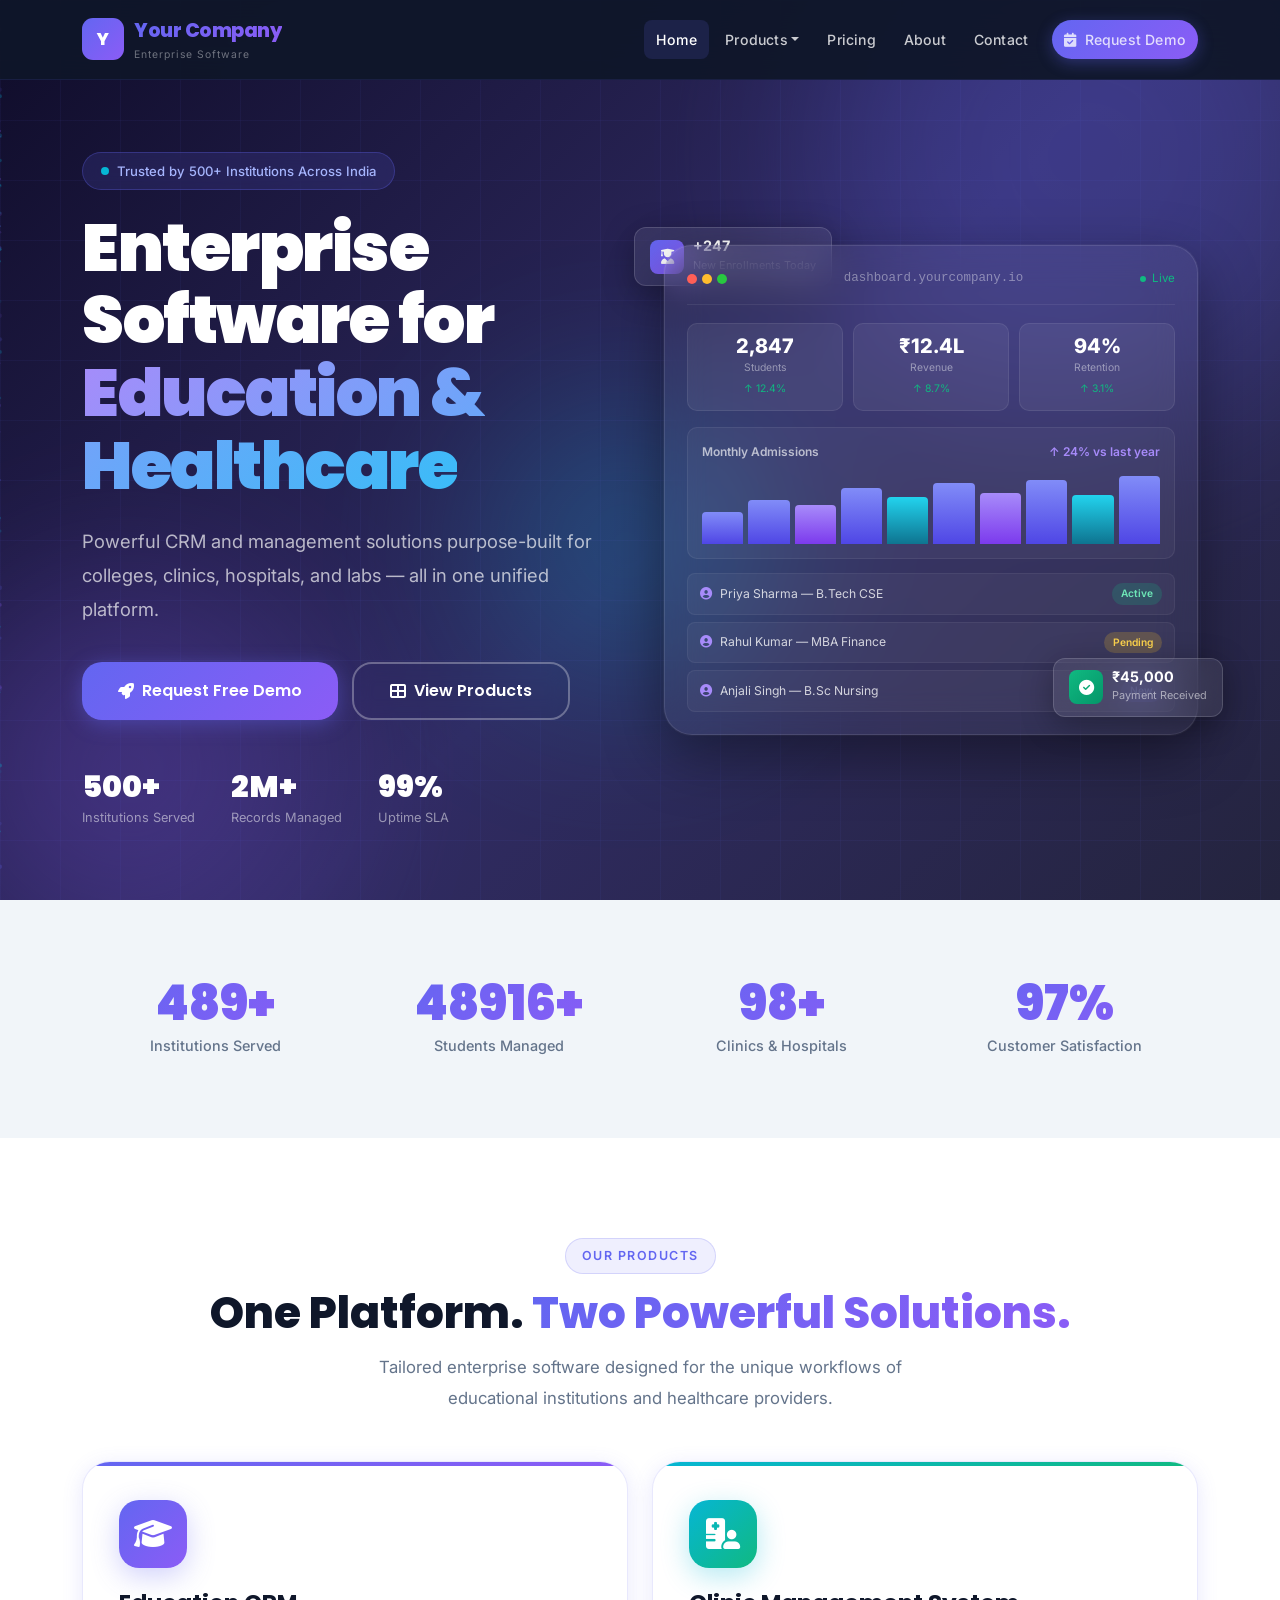
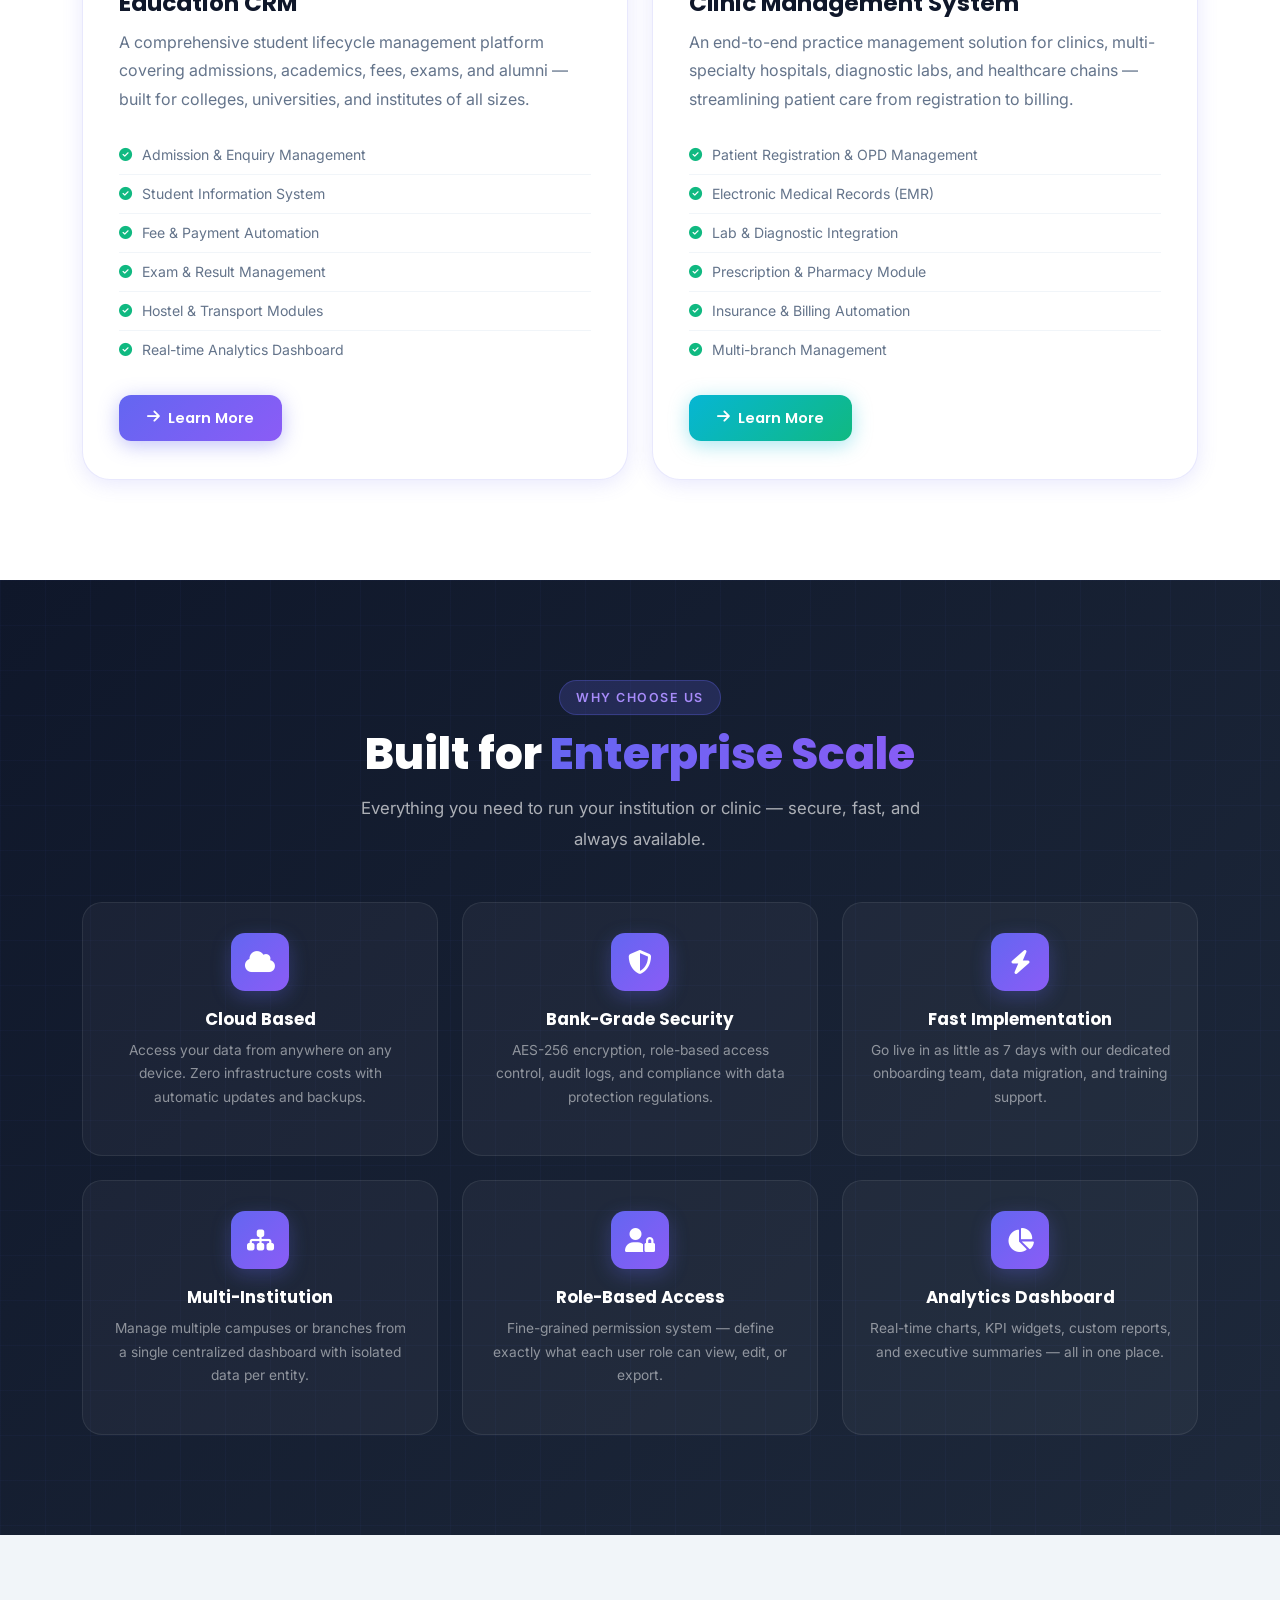
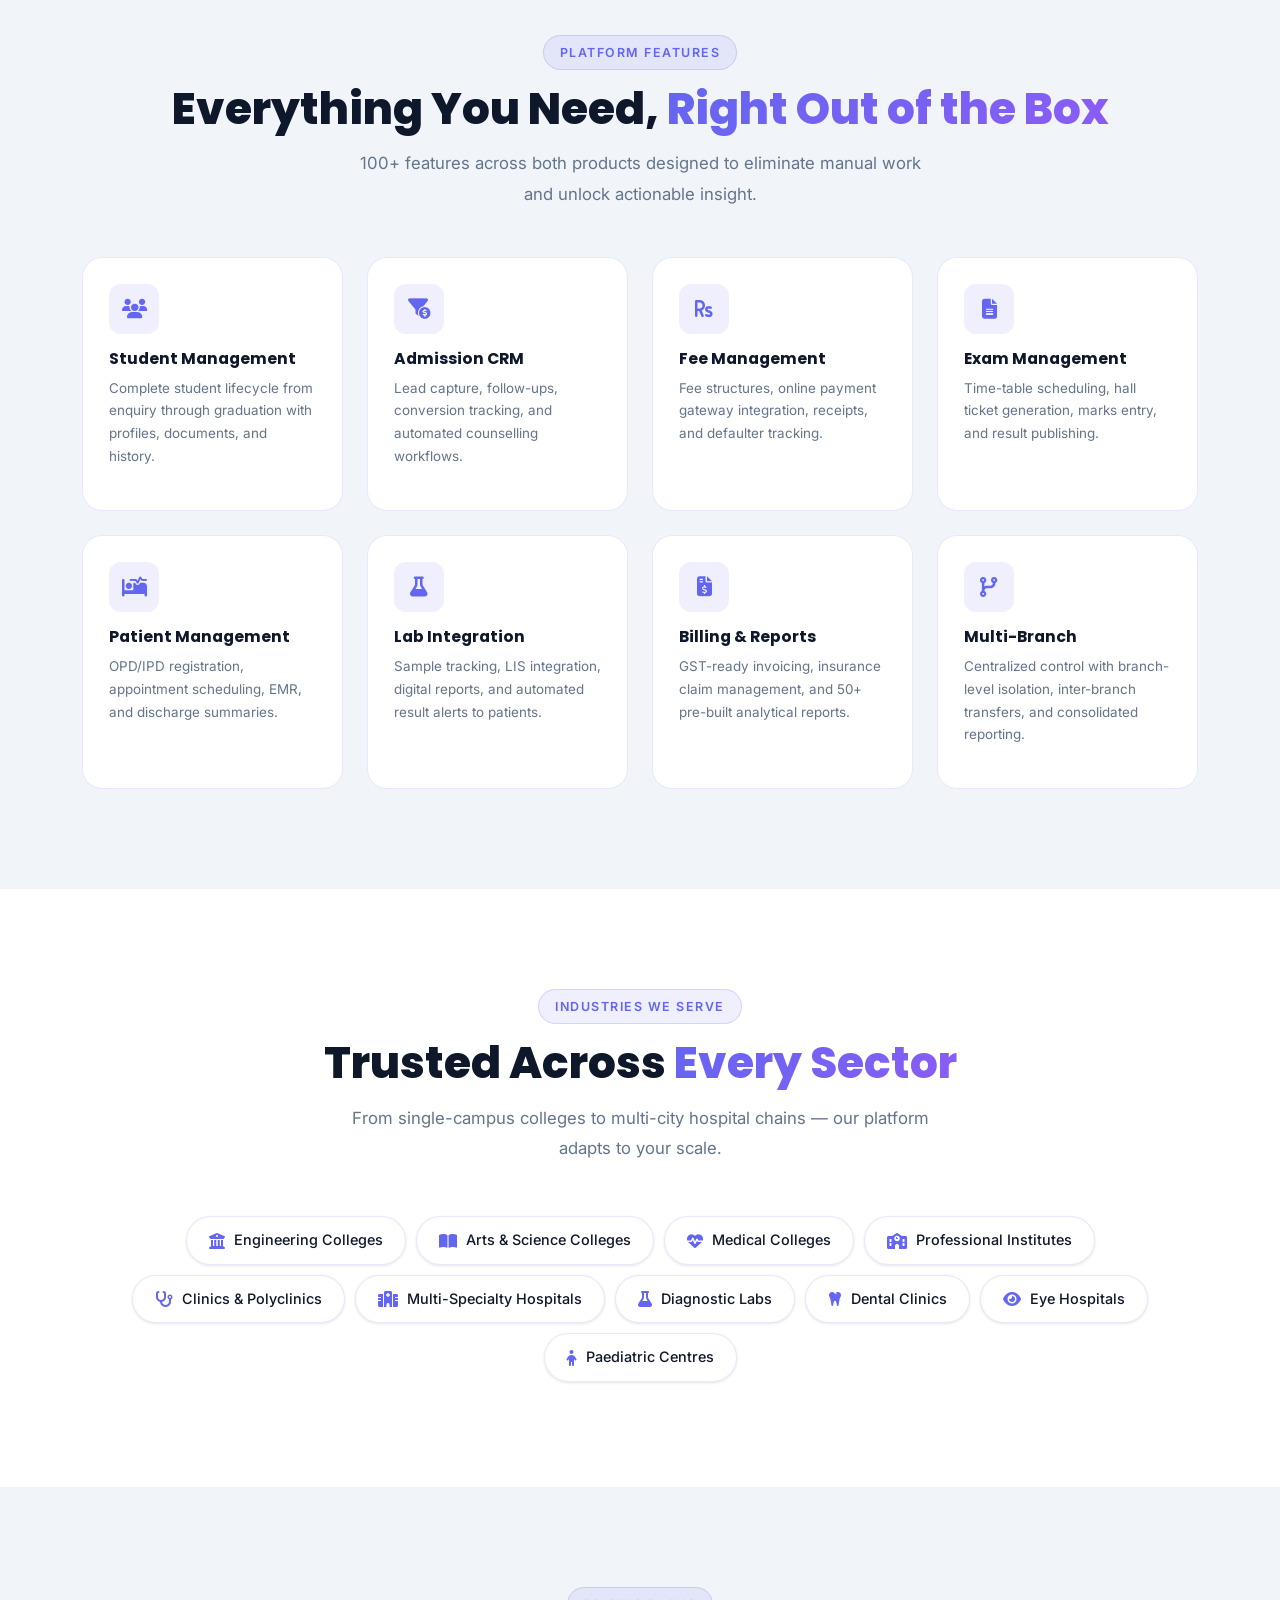
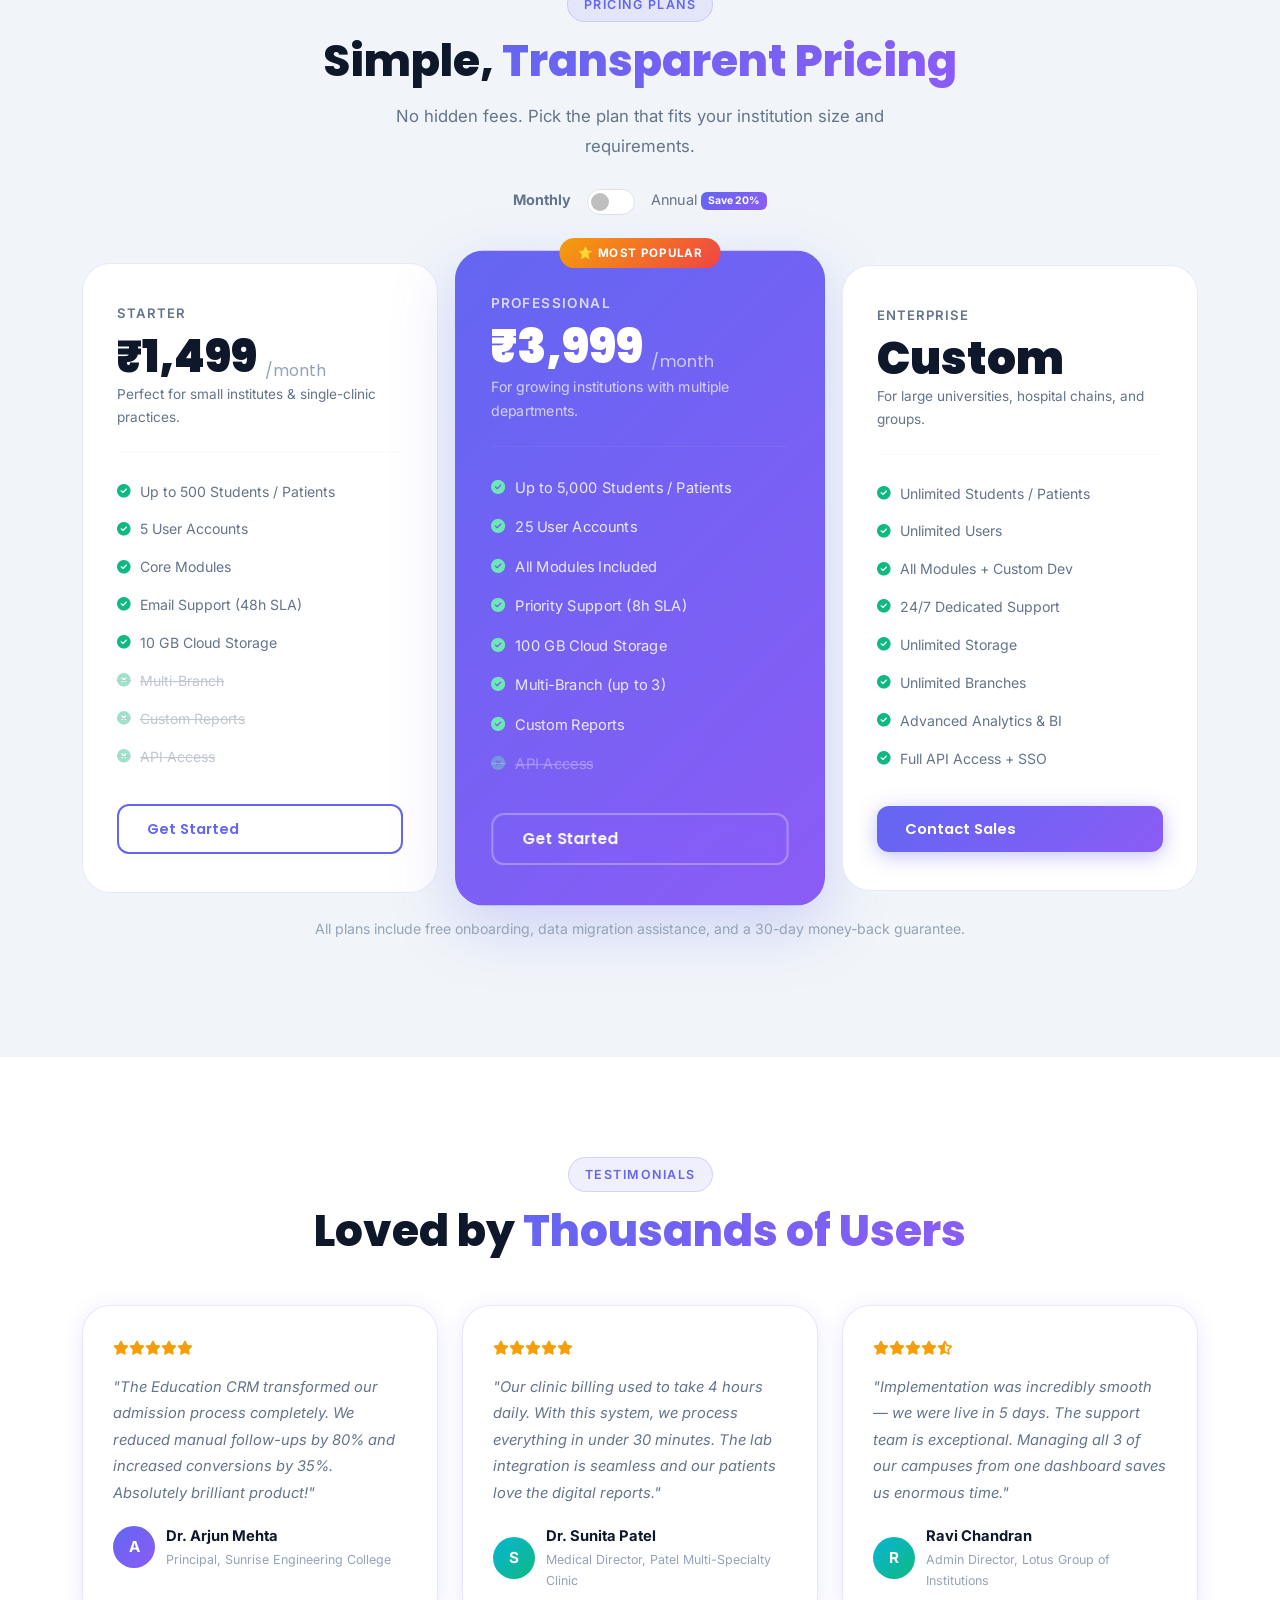
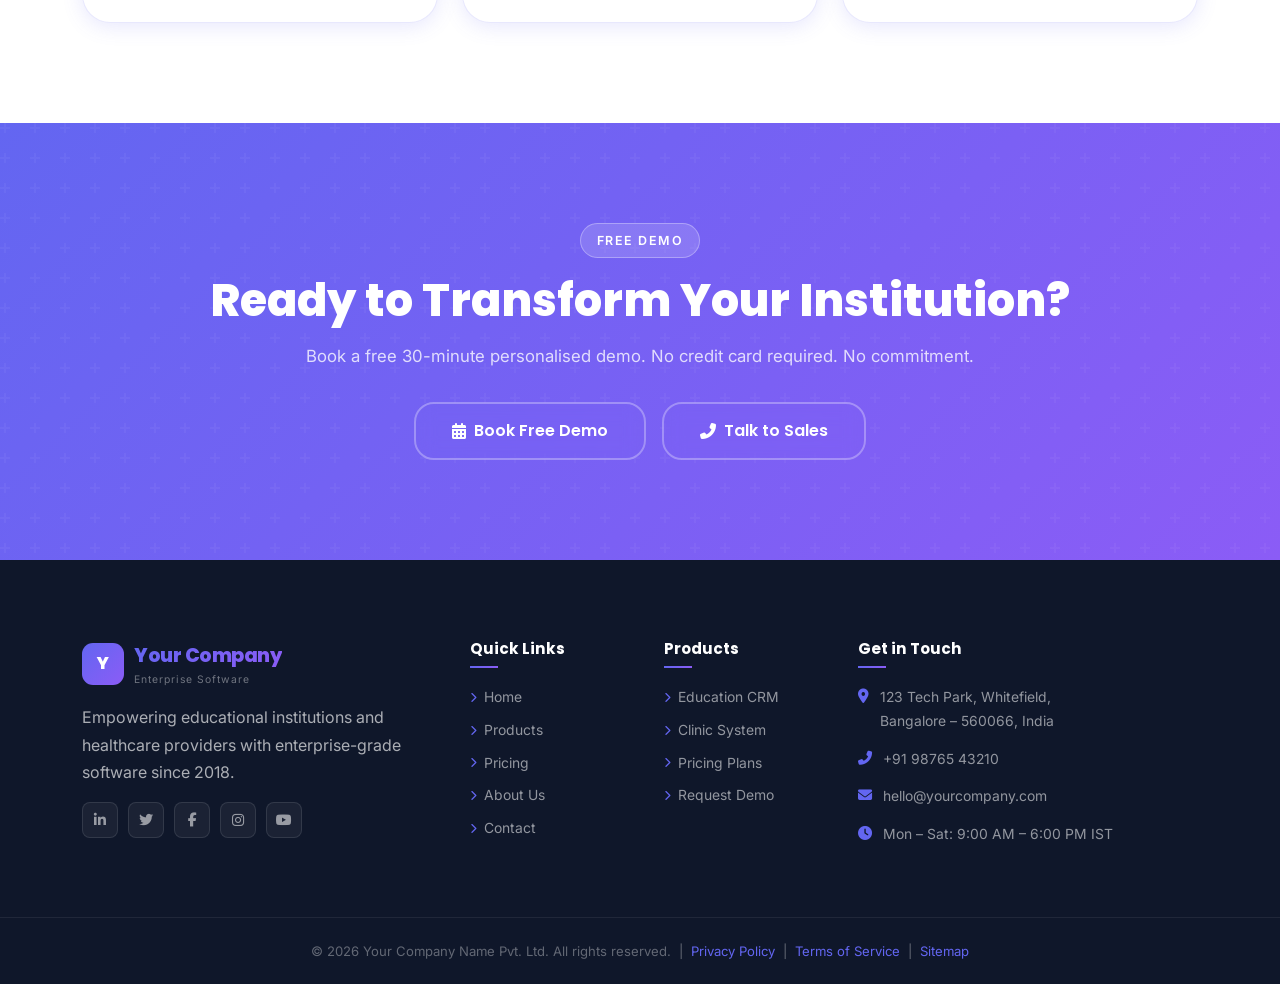
==== public/website/index.html @ 3c711e7d "Initial commit: Education CRM & Clinic Management SaaS platform Complete multi-tenant Education CRM " ====
<!DOCTYPE html>
<html lang="en">
<head>
  <meta charset="UTF-8" />
  <meta name="viewport" content="width=device-width, initial-scale=1.0" />
  <meta name="description" content="Your Company Name — Enterprise SaaS software for Education & Healthcare. Education CRM for Colleges and Clinic Management System for Hospitals." />
  <meta name="keywords" content="Education CRM, Clinic Management, SaaS, ERP, College Software, Hospital Software" />
  <title>Your Company Name | Enterprise Software for Education &amp; Healthcare</title>

  <!-- Favicon placeholder -->
  <link rel="icon" href="data:image/svg+xml,<svg xmlns='http://www.w3.org/2000/svg' viewBox='0 0 100 100'><rect width='100' height='100' rx='20' fill='%236366f1'/><text y='.9em' font-size='70' x='15' fill='white' font-weight='900'>Y</text></svg>" />

  <!-- Bootstrap 5 -->
  <link rel="stylesheet" href="https://cdn.jsdelivr.net/npm/bootstrap@5.3.2/dist/css/bootstrap.min.css" />
  <!-- Font Awesome 6 -->
  <link rel="stylesheet" href="https://cdnjs.cloudflare.com/ajax/libs/font-awesome/6.5.1/css/all.min.css" />
  <!-- AOS -->
  <link rel="stylesheet" href="https://unpkg.com/aos@2.3.4/dist/aos.css" />
  <!-- Custom CSS -->
  <link rel="stylesheet" href="style.css" />
</head>
<body>

  <!-- ══════════ PAGE LOADER ══════════ -->
  <div id="page-loader">
    <div class="loader-inner">
      <div class="loader-logo">Your Company Name</div>
      <div class="loader-subtitle">Enterprise Software Solutions</div>
      <div class="loader-bar"><div class="loader-progress"></div></div>
    </div>
  </div>

  <!-- ══════════ NAVBAR ══════════ -->
  <nav class="navbar navbar-custom navbar-expand-lg w-100">
    <div class="container">
      <a class="navbar-brand-custom" href="index.html">
        <div class="brand-logo">Y</div>
        <div>
          <span class="brand-name">Your Company</span>
          <span class="brand-tagline">Enterprise Software</span>
        </div>
      </a>
      <button class="navbar-toggler" type="button" data-bs-toggle="collapse" data-bs-target="#navbarNav" aria-controls="navbarNav" aria-expanded="false" aria-label="Toggle navigation">
        <span class="navbar-toggler-icon"></span>
      </button>
      <div class="collapse navbar-collapse" id="navbarNav">
        <ul class="navbar-nav ms-auto align-items-lg-center gap-1">
          <li class="nav-item"><a class="nav-link active" href="index.html">Home</a></li>
          <li class="nav-item dropdown">
            <a class="nav-link dropdown-toggle" href="products.html" data-bs-toggle="dropdown" aria-expanded="false">Products</a>
            <ul class="dropdown-menu dropdown-menu-custom">
              <li><a class="dropdown-item" href="education-crm.html"><i class="fas fa-graduation-cap"></i> Education CRM</a></li>
              <li><a class="dropdown-item" href="clinic-management.html"><i class="fas fa-hospital-user"></i> Clinic System</a></li>
            </ul>
          </li>
          <li class="nav-item"><a class="nav-link" href="pricing.html">Pricing</a></li>
          <li class="nav-item"><a class="nav-link" href="about.html">About</a></li>
          <li class="nav-item"><a class="nav-link" href="contact.html">Contact</a></li>
          <li class="nav-item ms-lg-2">
            <a class="nav-link btn-demo-nav" href="contact.html#demo">
              <i class="fas fa-calendar-check me-1"></i> Request Demo
            </a>
          </li>
        </ul>
      </div>
    </div>
  </nav>

  <!-- ══════════ HERO SECTION ══════════ -->
  <section class="hero-section" id="home">
    <!-- Background layers -->
    <div class="hero-bg">
      <div class="hero-orb hero-orb-1"></div>
      <div class="hero-orb hero-orb-2"></div>
      <div class="hero-orb hero-orb-3"></div>
    </div>
    <div class="hero-grid"></div>
    <canvas id="particleCanvas"></canvas>

    <div class="container">
      <div class="row align-items-center g-5">
        <!-- Left content -->
        <div class="col-lg-6 hero-content">
          <div class="hero-badge">
            <span class="pulse-dot"></span>
            Trusted by 500+ Institutions Across India
          </div>
          <h1 class="hero-title">
            Enterprise Software for<br>
            <span class="highlight">Education &amp; Healthcare</span>
          </h1>
          <p class="hero-subtitle">
            Powerful CRM and management solutions purpose-built for colleges, clinics, hospitals, and labs — all in one unified platform.
          </p>
          <div class="hero-buttons">
            <a href="contact.html#demo" class="btn btn-primary-gradient btn-lg-custom">
              <i class="fas fa-rocket"></i> Request Free Demo
            </a>
            <a href="products.html" class="btn btn-outline-light-custom btn-lg-custom">
              <i class="fas fa-th-large"></i> View Products
            </a>
          </div>
          <div class="hero-stats">
            <div>
              <div class="hero-stat-num" data-counter="500" data-suffix="+">0+</div>
              <div class="hero-stat-lbl">Institutions Served</div>
            </div>
            <div>
              <div class="hero-stat-num" data-counter="2" data-suffix="M+" data-decimals="0">0M+</div>
              <div class="hero-stat-lbl">Records Managed</div>
            </div>
            <div>
              <div class="hero-stat-num" data-counter="99" data-suffix="%">0%</div>
              <div class="hero-stat-lbl">Uptime SLA</div>
            </div>
          </div>
        </div>

        <!-- Right — Dashboard illustration -->
        <div class="col-lg-6 hero-visual">
          <div class="position-relative">
            <!-- Floating card top-left -->
            <div class="float-card float-card-1">
              <div class="fc-inner">
                <div class="fc-icon indigo"><i class="fas fa-user-graduate"></i></div>
                <div class="fc-text">
                  <div class="fc-val">+247</div>
                  <div class="fc-lbl">New Enrollments Today</div>
                </div>
              </div>
            </div>

            <!-- Main dashboard card -->
            <div class="hero-dashboard">
              <div class="dash-topbar">
                <div class="dash-dots">
                  <span></span><span></span><span></span>
                </div>
                <div class="dash-title">dashboard.yourcompany.io</div>
                <div class="dash-status"><span class="dash-status-dot"></span> Live</div>
              </div>

              <!-- KPI row -->
              <div class="dash-kpis">
                <div class="kpi-card">
                  <span class="kpi-val">2,847</span>
                  <span class="kpi-lbl">Students</span>
                  <span class="kpi-trend">↑ 12.4%</span>
                </div>
                <div class="kpi-card">
                  <span class="kpi-val">₹12.4L</span>
                  <span class="kpi-lbl">Revenue</span>
                  <span class="kpi-trend">↑ 8.7%</span>
                </div>
                <div class="kpi-card">
                  <span class="kpi-val">94%</span>
                  <span class="kpi-lbl">Retention</span>
                  <span class="kpi-trend">↑ 3.1%</span>
                </div>
              </div>

              <!-- Chart -->
              <div class="dash-chart-wrap">
                <div class="dash-chart-head">
                  <span class="chart-lbl">Monthly Admissions</span>
                  <span class="chart-val">↑ 24% vs last year</span>
                </div>
                <div class="chart-bars">
                  <div class="chart-bar-item indigo" data-h="45"></div>
                  <div class="chart-bar-item indigo" data-h="62"></div>
                  <div class="chart-bar-item purple" data-h="55"></div>
                  <div class="chart-bar-item indigo" data-h="78"></div>
                  <div class="chart-bar-item cyan"   data-h="66"></div>
                  <div class="chart-bar-item indigo" data-h="85"></div>
                  <div class="chart-bar-item purple" data-h="72"></div>
                  <div class="chart-bar-item indigo" data-h="90"></div>
                  <div class="chart-bar-item cyan"   data-h="68"></div>
                  <div class="chart-bar-item indigo" data-h="95"></div>
                </div>
              </div>

              <!-- Recent list -->
              <div class="dash-list">
                <div class="dash-row">
                  <span class="dash-row-name"><i class="fas fa-user-circle me-2" style="color:#a78bfa"></i>Priya Sharma — B.Tech CSE</span>
                  <span class="dash-badge badge-active">Active</span>
                </div>
                <div class="dash-row">
                  <span class="dash-row-name"><i class="fas fa-user-circle me-2" style="color:#a78bfa"></i>Rahul Kumar — MBA Finance</span>
                  <span class="dash-badge badge-pending">Pending</span>
                </div>
                <div class="dash-row">
                  <span class="dash-row-name"><i class="fas fa-user-circle me-2" style="color:#a78bfa"></i>Anjali Singh — B.Sc Nursing</span>
                  <span class="dash-badge badge-new">New</span>
                </div>
              </div>
            </div>

            <!-- Floating card bottom-right -->
            <div class="float-card float-card-2">
              <div class="fc-inner">
                <div class="fc-icon green"><i class="fas fa-check-circle"></i></div>
                <div class="fc-text">
                  <div class="fc-val">₹45,000</div>
                  <div class="fc-lbl">Payment Received</div>
                </div>
              </div>
            </div>
          </div>
        </div>
      </div>
    </div>
  </section>

  <!-- ══════════ STATS BAR ══════════ -->
  <section class="stats-section section-py-sm">
    <div class="container">
      <div class="row g-3 text-center">
        <div class="col-6 col-md-3">
          <div class="stat-item">
            <div class="stat-num" data-counter="500" data-suffix="+">0+</div>
            <div class="stat-lbl">Institutions Served</div>
          </div>
        </div>
        <div class="col-6 col-md-3">
          <div class="stat-item">
            <div class="stat-num" data-counter="50000" data-suffix="+">0+</div>
            <div class="stat-lbl">Students Managed</div>
          </div>
        </div>
        <div class="col-6 col-md-3">
          <div class="stat-item">
            <div class="stat-num" data-counter="100" data-suffix="+">0+</div>
            <div class="stat-lbl">Clinics & Hospitals</div>
          </div>
        </div>
        <div class="col-6 col-md-3">
          <div class="stat-item">
            <div class="stat-num" data-counter="99" data-suffix="%">0%</div>
            <div class="stat-lbl">Customer Satisfaction</div>
          </div>
        </div>
      </div>
    </div>
  </section>

  <!-- ══════════ SECTION 2 : OUR PRODUCTS ══════════ -->
  <section class="section-py" id="products">
    <div class="container">
      <div class="text-center mb-5" data-aos="fade-up">
        <span class="section-badge">Our Products</span>
        <h2 class="section-title">One Platform. <span class="gradient-text">Two Powerful Solutions.</span></h2>
        <p class="section-subtitle">Tailored enterprise software designed for the unique workflows of educational institutions and healthcare providers.</p>
      </div>
      <div class="row g-4">
        <!-- Education CRM -->
        <div class="col-lg-6" data-aos="fade-right" data-aos-delay="100">
          <div class="product-card">
            <div class="product-icon"><i class="fas fa-graduation-cap"></i></div>
            <h3>Education CRM</h3>
            <p>A comprehensive student lifecycle management platform covering admissions, academics, fees, exams, and alumni — built for colleges, universities, and institutes of all sizes.</p>
            <ul class="product-feats">
              <li><i class="fas fa-check-circle"></i> Admission & Enquiry Management</li>
              <li><i class="fas fa-check-circle"></i> Student Information System</li>
              <li><i class="fas fa-check-circle"></i> Fee & Payment Automation</li>
              <li><i class="fas fa-check-circle"></i> Exam & Result Management</li>
              <li><i class="fas fa-check-circle"></i> Hostel & Transport Modules</li>
              <li><i class="fas fa-check-circle"></i> Real-time Analytics Dashboard</li>
            </ul>
            <a href="education-crm.html" class="btn btn-primary-gradient">
              <i class="fas fa-arrow-right"></i> Learn More
            </a>
          </div>
        </div>
        <!-- Clinic System -->
        <div class="col-lg-6" data-aos="fade-left" data-aos-delay="200">
          <div class="product-card clinic">
            <div class="product-icon clinic"><i class="fas fa-hospital-user"></i></div>
            <h3>Clinic Management System</h3>
            <p>An end-to-end practice management solution for clinics, multi-specialty hospitals, diagnostic labs, and healthcare chains — streamlining patient care from registration to billing.</p>
            <ul class="product-feats">
              <li><i class="fas fa-check-circle"></i> Patient Registration & OPD Management</li>
              <li><i class="fas fa-check-circle"></i> Electronic Medical Records (EMR)</li>
              <li><i class="fas fa-check-circle"></i> Lab & Diagnostic Integration</li>
              <li><i class="fas fa-check-circle"></i> Prescription & Pharmacy Module</li>
              <li><i class="fas fa-check-circle"></i> Insurance & Billing Automation</li>
              <li><i class="fas fa-check-circle"></i> Multi-branch Management</li>
            </ul>
            <a href="clinic-management.html" class="btn btn-clinic-gradient">
              <i class="fas fa-arrow-right"></i> Learn More
            </a>
          </div>
        </div>
      </div>
    </div>
  </section>

  <!-- ══════════ SECTION 3 : WHY CHOOSE US ══════════ -->
  <section class="why-section section-py">
    <div class="container position-relative" style="z-index:2">
      <div class="text-center mb-5" data-aos="fade-up">
        <span class="section-badge" style="background:rgba(99,102,241,.2);color:#a78bfa;border-color:rgba(99,102,241,.3)">Why Choose Us</span>
        <h2 class="section-title text-white">Built for <span class="gradient-text">Enterprise Scale</span></h2>
        <p class="section-subtitle text-muted-white">Everything you need to run your institution or clinic — secure, fast, and always available.</p>
      </div>
      <div class="row g-4">
        <div class="col-lg-4 col-md-6" data-aos="fade-up" data-aos-delay="50">
          <div class="why-card">
            <div class="why-icon"><i class="fas fa-cloud"></i></div>
            <h4>Cloud Based</h4>
            <p>Access your data from anywhere on any device. Zero infrastructure costs with automatic updates and backups.</p>
          </div>
        </div>
        <div class="col-lg-4 col-md-6" data-aos="fade-up" data-aos-delay="100">
          <div class="why-card">
            <div class="why-icon"><i class="fas fa-shield-alt"></i></div>
            <h4>Bank-Grade Security</h4>
            <p>AES-256 encryption, role-based access control, audit logs, and compliance with data protection regulations.</p>
          </div>
        </div>
        <div class="col-lg-4 col-md-6" data-aos="fade-up" data-aos-delay="150">
          <div class="why-card">
            <div class="why-icon"><i class="fas fa-bolt"></i></div>
            <h4>Fast Implementation</h4>
            <p>Go live in as little as 7 days with our dedicated onboarding team, data migration, and training support.</p>
          </div>
        </div>
        <div class="col-lg-4 col-md-6" data-aos="fade-up" data-aos-delay="200">
          <div class="why-card">
            <div class="why-icon"><i class="fas fa-sitemap"></i></div>
            <h4>Multi-Institution</h4>
            <p>Manage multiple campuses or branches from a single centralized dashboard with isolated data per entity.</p>
          </div>
        </div>
        <div class="col-lg-4 col-md-6" data-aos="fade-up" data-aos-delay="250">
          <div class="why-card">
            <div class="why-icon"><i class="fas fa-user-lock"></i></div>
            <h4>Role-Based Access</h4>
            <p>Fine-grained permission system — define exactly what each user role can view, edit, or export.</p>
          </div>
        </div>
        <div class="col-lg-4 col-md-6" data-aos="fade-up" data-aos-delay="300">
          <div class="why-card">
            <div class="why-icon"><i class="fas fa-chart-pie"></i></div>
            <h4>Analytics Dashboard</h4>
            <p>Real-time charts, KPI widgets, custom reports, and executive summaries — all in one place.</p>
          </div>
        </div>
      </div>
    </div>
  </section>

  <!-- ══════════ SECTION 4 : FEATURES GRID ══════════ -->
  <section class="section-py bg-light-section" id="features">
    <div class="container">
      <div class="text-center mb-5" data-aos="fade-up">
        <span class="section-badge">Platform Features</span>
        <h2 class="section-title">Everything You Need, <span class="gradient-text">Right Out of the Box</span></h2>
        <p class="section-subtitle">100+ features across both products designed to eliminate manual work and unlock actionable insight.</p>
      </div>
      <div class="row g-4">
        <div class="col-lg-3 col-md-4 col-sm-6" data-aos="zoom-in" data-aos-delay="50">
          <div class="feature-card">
            <div class="feat-icon"><i class="fas fa-users"></i></div>
            <h4>Student Management</h4>
            <p>Complete student lifecycle from enquiry through graduation with profiles, documents, and history.</p>
          </div>
        </div>
        <div class="col-lg-3 col-md-4 col-sm-6" data-aos="zoom-in" data-aos-delay="100">
          <div class="feature-card">
            <div class="feat-icon"><i class="fas fa-funnel-dollar"></i></div>
            <h4>Admission CRM</h4>
            <p>Lead capture, follow-ups, conversion tracking, and automated counselling workflows.</p>
          </div>
        </div>
        <div class="col-lg-3 col-md-4 col-sm-6" data-aos="zoom-in" data-aos-delay="150">
          <div class="feature-card">
            <div class="feat-icon"><i class="fas fa-rupee-sign"></i></div>
            <h4>Fee Management</h4>
            <p>Fee structures, online payment gateway integration, receipts, and defaulter tracking.</p>
          </div>
        </div>
        <div class="col-lg-3 col-md-4 col-sm-6" data-aos="zoom-in" data-aos-delay="200">
          <div class="feature-card">
            <div class="feat-icon"><i class="fas fa-file-alt"></i></div>
            <h4>Exam Management</h4>
            <p>Time-table scheduling, hall ticket generation, marks entry, and result publishing.</p>
          </div>
        </div>
        <div class="col-lg-3 col-md-4 col-sm-6" data-aos="zoom-in" data-aos-delay="250">
          <div class="feature-card">
            <div class="feat-icon"><i class="fas fa-procedures"></i></div>
            <h4>Patient Management</h4>
            <p>OPD/IPD registration, appointment scheduling, EMR, and discharge summaries.</p>
          </div>
        </div>
        <div class="col-lg-3 col-md-4 col-sm-6" data-aos="zoom-in" data-aos-delay="300">
          <div class="feature-card">
            <div class="feat-icon"><i class="fas fa-flask"></i></div>
            <h4>Lab Integration</h4>
            <p>Sample tracking, LIS integration, digital reports, and automated result alerts to patients.</p>
          </div>
        </div>
        <div class="col-lg-3 col-md-4 col-sm-6" data-aos="zoom-in" data-aos-delay="350">
          <div class="feature-card">
            <div class="feat-icon"><i class="fas fa-file-invoice-dollar"></i></div>
            <h4>Billing &amp; Reports</h4>
            <p>GST-ready invoicing, insurance claim management, and 50+ pre-built analytical reports.</p>
          </div>
        </div>
        <div class="col-lg-3 col-md-4 col-sm-6" data-aos="zoom-in" data-aos-delay="400">
          <div class="feature-card">
            <div class="feat-icon"><i class="fas fa-code-branch"></i></div>
            <h4>Multi-Branch</h4>
            <p>Centralized control with branch-level isolation, inter-branch transfers, and consolidated reporting.</p>
          </div>
        </div>
      </div>
    </div>
  </section>

  <!-- ══════════ SECTION 5 : INDUSTRIES ══════════ -->
  <section class="section-py">
    <div class="container">
      <div class="text-center mb-5" data-aos="fade-up">
        <span class="section-badge">Industries We Serve</span>
        <h2 class="section-title">Trusted Across <span class="gradient-text">Every Sector</span></h2>
        <p class="section-subtitle">From single-campus colleges to multi-city hospital chains — our platform adapts to your scale.</p>
      </div>
      <div class="text-center" data-aos="fade-up" data-aos-delay="100">
        <div class="d-flex flex-wrap justify-content-center">
          <span class="industry-tag"><i class="fas fa-university"></i> Engineering Colleges</span>
          <span class="industry-tag"><i class="fas fa-book-open"></i> Arts &amp; Science Colleges</span>
          <span class="industry-tag"><i class="fas fa-heartbeat"></i> Medical Colleges</span>
          <span class="industry-tag"><i class="fas fa-school"></i> Professional Institutes</span>
          <span class="industry-tag"><i class="fas fa-stethoscope"></i> Clinics &amp; Polyclinics</span>
          <span class="industry-tag"><i class="fas fa-hospital"></i> Multi-Specialty Hospitals</span>
          <span class="industry-tag"><i class="fas fa-flask"></i> Diagnostic Labs</span>
          <span class="industry-tag"><i class="fas fa-tooth"></i> Dental Clinics</span>
          <span class="industry-tag"><i class="fas fa-eye"></i> Eye Hospitals</span>
          <span class="industry-tag"><i class="fas fa-child"></i> Paediatric Centres</span>
        </div>
      </div>
    </div>
  </section>

  <!-- ══════════ SECTION 6 : PRICING ══════════ -->
  <section class="section-py bg-light-section" id="pricing">
    <div class="container">
      <div class="text-center mb-5" data-aos="fade-up">
        <span class="section-badge">Pricing Plans</span>
        <h2 class="section-title">Simple, <span class="gradient-text">Transparent Pricing</span></h2>
        <p class="section-subtitle">No hidden fees. Pick the plan that fits your institution size and requirements.</p>

        <!-- Billing toggle -->
        <div class="d-flex align-items-center justify-content-center gap-3 mt-4">
          <span class="toggle-label-m fw-bold" style="font-size:.9rem;color:var(--text-secondary)">Monthly</span>
          <div class="form-check form-switch mb-0">
            <input class="form-check-input" type="checkbox" id="billingToggle" style="width:48px;height:26px;cursor:pointer" />
          </div>
          <span class="toggle-label-a" style="font-size:.9rem;color:var(--text-secondary)">
            Annual <span class="badge" style="background:var(--gradient-secondary);font-size:.65rem;vertical-align:middle">Save 20%</span>
          </span>
        </div>
      </div>

      <div class="row g-4 align-items-center justify-content-center">
        <!-- Starter -->
        <div class="col-lg-4 col-md-6" data-aos="fade-up" data-aos-delay="50">
          <div class="pricing-card">
            <div class="pricing-plan">Starter</div>
            <div class="pricing-amount">
              <span data-monthly="₹1,499" data-annual="₹14,999">₹1,499</span>
              <sub>/month</sub>
            </div>
            <p class="pricing-desc">Perfect for small institutes &amp; single-clinic practices.</p>
            <hr class="pricing-hr" />
            <ul class="pricing-feats">
              <li><i class="fas fa-check-circle"></i> Up to 500 Students / Patients</li>
              <li><i class="fas fa-check-circle"></i> 5 User Accounts</li>
              <li><i class="fas fa-check-circle"></i> Core Modules</li>
              <li><i class="fas fa-check-circle"></i> Email Support (48h SLA)</li>
              <li><i class="fas fa-check-circle"></i> 10 GB Cloud Storage</li>
              <li class="na"><i class="fas fa-times-circle"></i> Multi-Branch</li>
              <li class="na"><i class="fas fa-times-circle"></i> Custom Reports</li>
              <li class="na"><i class="fas fa-times-circle"></i> API Access</li>
            </ul>
            <a href="contact.html#demo" class="btn btn-outline-primary w-100">Get Started</a>
          </div>
        </div>

        <!-- Professional (popular) -->
        <div class="col-lg-4 col-md-6" data-aos="fade-up" data-aos-delay="150">
          <div class="pricing-card popular">
            <div class="popular-badge">⭐ Most Popular</div>
            <div class="pricing-plan">Professional</div>
            <div class="pricing-amount">
              <span data-monthly="₹3,999" data-annual="₹39,999">₹3,999</span>
              <sub>/month</sub>
            </div>
            <p class="pricing-desc">For growing institutions with multiple departments.</p>
            <hr class="pricing-hr" />
            <ul class="pricing-feats">
              <li><i class="fas fa-check-circle"></i> Up to 5,000 Students / Patients</li>
              <li><i class="fas fa-check-circle"></i> 25 User Accounts</li>
              <li><i class="fas fa-check-circle"></i> All Modules Included</li>
              <li><i class="fas fa-check-circle"></i> Priority Support (8h SLA)</li>
              <li><i class="fas fa-check-circle"></i> 100 GB Cloud Storage</li>
              <li><i class="fas fa-check-circle"></i> Multi-Branch (up to 3)</li>
              <li><i class="fas fa-check-circle"></i> Custom Reports</li>
              <li class="na"><i class="fas fa-times-circle"></i> API Access</li>
            </ul>
            <a href="contact.html#demo" class="btn btn-outline-light-custom w-100">Get Started</a>
          </div>
        </div>

        <!-- Enterprise -->
        <div class="col-lg-4 col-md-6" data-aos="fade-up" data-aos-delay="250">
          <div class="pricing-card">
            <div class="pricing-plan">Enterprise</div>
            <div class="pricing-amount">
              <span data-monthly="Custom" data-annual="Custom">Custom</span>
            </div>
            <p class="pricing-desc">For large universities, hospital chains, and groups.</p>
            <hr class="pricing-hr" />
            <ul class="pricing-feats">
              <li><i class="fas fa-check-circle"></i> Unlimited Students / Patients</li>
              <li><i class="fas fa-check-circle"></i> Unlimited Users</li>
              <li><i class="fas fa-check-circle"></i> All Modules + Custom Dev</li>
              <li><i class="fas fa-check-circle"></i> 24/7 Dedicated Support</li>
              <li><i class="fas fa-check-circle"></i> Unlimited Storage</li>
              <li><i class="fas fa-check-circle"></i> Unlimited Branches</li>
              <li><i class="fas fa-check-circle"></i> Advanced Analytics &amp; BI</li>
              <li><i class="fas fa-check-circle"></i> Full API Access + SSO</li>
            </ul>
            <a href="contact.html#demo" class="btn btn-primary-gradient w-100">Contact Sales</a>
          </div>
        </div>
      </div>

      <p class="text-center mt-4" style="color:var(--text-muted);font-size:.88rem" data-aos="fade-up">
        All plans include free onboarding, data migration assistance, and a 30-day money-back guarantee.
      </p>
    </div>
  </section>

  <!-- ══════════ TESTIMONIALS ══════════ -->
  <section class="section-py">
    <div class="container">
      <div class="text-center mb-5" data-aos="fade-up">
        <span class="section-badge">Testimonials</span>
        <h2 class="section-title">Loved by <span class="gradient-text">Thousands of Users</span></h2>
      </div>
      <div class="row g-4">
        <div class="col-lg-4 col-md-6" data-aos="fade-up" data-aos-delay="50">
          <div class="testimonial-card">
            <div class="t-stars"><i class="fas fa-star"></i><i class="fas fa-star"></i><i class="fas fa-star"></i><i class="fas fa-star"></i><i class="fas fa-star"></i></div>
            <p class="t-text">"The Education CRM transformed our admission process completely. We reduced manual follow-ups by 80% and increased conversions by 35%. Absolutely brilliant product!"</p>
            <div class="t-author">
              <div class="t-avatar">A</div>
              <div>
                <div class="t-name">Dr. Arjun Mehta</div>
                <div class="t-role">Principal, Sunrise Engineering College</div>
              </div>
            </div>
          </div>
        </div>
        <div class="col-lg-4 col-md-6" data-aos="fade-up" data-aos-delay="150">
          <div class="testimonial-card">
            <div class="t-stars"><i class="fas fa-star"></i><i class="fas fa-star"></i><i class="fas fa-star"></i><i class="fas fa-star"></i><i class="fas fa-star"></i></div>
            <p class="t-text">"Our clinic billing used to take 4 hours daily. With this system, we process everything in under 30 minutes. The lab integration is seamless and our patients love the digital reports."</p>
            <div class="t-author">
              <div class="t-avatar" style="background:var(--gradient-clinic)">S</div>
              <div>
                <div class="t-name">Dr. Sunita Patel</div>
                <div class="t-role">Medical Director, Patel Multi-Specialty Clinic</div>
              </div>
            </div>
          </div>
        </div>
        <div class="col-lg-4 col-md-6" data-aos="fade-up" data-aos-delay="250">
          <div class="testimonial-card">
            <div class="t-stars"><i class="fas fa-star"></i><i class="fas fa-star"></i><i class="fas fa-star"></i><i class="fas fa-star"></i><i class="fas fa-star-half-alt"></i></div>
            <p class="t-text">"Implementation was incredibly smooth — we were live in 5 days. The support team is exceptional. Managing all 3 of our campuses from one dashboard saves us enormous time."</p>
            <div class="t-author">
              <div class="t-avatar" style="background:linear-gradient(135deg,#06b6d4,#10b981)">R</div>
              <div>
                <div class="t-name">Ravi Chandran</div>
                <div class="t-role">Admin Director, Lotus Group of Institutions</div>
              </div>
            </div>
          </div>
        </div>
      </div>
    </div>
  </section>

  <!-- ══════════ SECTION 7 : CTA ══════════ -->
  <section class="cta-section section-py">
    <div class="container">
      <div class="cta-inner text-center">
        <div data-aos="fade-up">
          <span class="section-badge" style="background:rgba(255,255,255,.15);color:white;border-color:rgba(255,255,255,.3);margin-bottom:16px">Free Demo</span>
          <h2 class="cta-title">Ready to Transform Your Institution?</h2>
          <p class="cta-subtitle">Book a free 30-minute personalised demo. No credit card required. No commitment.</p>
          <div class="d-flex gap-3 justify-content-center flex-wrap">
            <a href="contact.html#demo" class="btn btn-outline-light-custom btn-lg-custom">
              <i class="fas fa-calendar-alt"></i> Book Free Demo
            </a>
            <a href="contact.html" class="btn btn-outline-light-custom btn-lg-custom">
              <i class="fas fa-phone-alt"></i> Talk to Sales
            </a>
          </div>
        </div>
      </div>
    </div>
  </section>

  <!-- ══════════ FOOTER ══════════ -->
  <footer class="footer">
    <div class="container">
      <div class="row g-5">
        <div class="col-lg-4 col-md-6">
          <div class="navbar-brand-custom mb-3">
            <div class="brand-logo">Y</div>
            <div>
              <span class="brand-name">Your Company</span>
              <span class="brand-tagline">Enterprise Software</span>
            </div>
          </div>
          <p>Empowering educational institutions and healthcare providers with enterprise-grade software since 2018.</p>
          <div class="social-links">
            <a href="#" class="social-link" aria-label="LinkedIn"><i class="fab fa-linkedin-in"></i></a>
            <a href="#" class="social-link" aria-label="Twitter"><i class="fab fa-twitter"></i></a>
            <a href="#" class="social-link" aria-label="Facebook"><i class="fab fa-facebook-f"></i></a>
            <a href="#" class="social-link" aria-label="Instagram"><i class="fab fa-instagram"></i></a>
            <a href="#" class="social-link" aria-label="YouTube"><i class="fab fa-youtube"></i></a>
          </div>
        </div>
        <div class="col-lg-2 col-md-3 col-6">
          <h6 class="footer-heading">Quick Links</h6>
          <ul class="footer-links">
            <li><a href="index.html"><i class="fas fa-chevron-right"></i> Home</a></li>
            <li><a href="products.html"><i class="fas fa-chevron-right"></i> Products</a></li>
            <li><a href="pricing.html"><i class="fas fa-chevron-right"></i> Pricing</a></li>
            <li><a href="about.html"><i class="fas fa-chevron-right"></i> About Us</a></li>
            <li><a href="contact.html"><i class="fas fa-chevron-right"></i> Contact</a></li>
          </ul>
        </div>
        <div class="col-lg-2 col-md-3 col-6">
          <h6 class="footer-heading">Products</h6>
          <ul class="footer-links">
            <li><a href="education-crm.html"><i class="fas fa-chevron-right"></i> Education CRM</a></li>
            <li><a href="clinic-management.html"><i class="fas fa-chevron-right"></i> Clinic System</a></li>
            <li><a href="pricing.html"><i class="fas fa-chevron-right"></i> Pricing Plans</a></li>
            <li><a href="contact.html#demo"><i class="fas fa-chevron-right"></i> Request Demo</a></li>
          </ul>
        </div>
        <div class="col-lg-4 col-md-6">
          <h6 class="footer-heading">Get in Touch</h6>
          <div class="footer-contact-item">
            <i class="fas fa-map-marker-alt"></i>
            <p>123 Tech Park, Whitefield,<br>Bangalore – 560066, India</p>
          </div>
          <div class="footer-contact-item">
            <i class="fas fa-phone-alt"></i>
            <p>+91 98765 43210</p>
          </div>
          <div class="footer-contact-item">
            <i class="fas fa-envelope"></i>
            <p>hello@yourcompany.com</p>
          </div>
          <div class="footer-contact-item">
            <i class="fas fa-clock"></i>
            <p>Mon – Sat: 9:00 AM – 6:00 PM IST</p>
          </div>
        </div>
      </div>
    </div>
    <div class="footer-bottom">
      <div class="container">
        <p>&copy; 2026 Your Company Name Pvt. Ltd. All rights reserved. &nbsp;|&nbsp; <a href="#">Privacy Policy</a> &nbsp;|&nbsp; <a href="#">Terms of Service</a> &nbsp;|&nbsp; <a href="#">Sitemap</a></p>
      </div>
    </div>
  </footer>

  <!-- Back to Top -->
  <button class="back-to-top" id="backToTop" aria-label="Back to top"><i class="fas fa-arrow-up"></i></button>

  <!-- Bootstrap JS -->
  <script src="https://cdn.jsdelivr.net/npm/bootstrap@5.3.2/dist/js/bootstrap.bundle.min.js"></script>
  <!-- AOS -->
  <script src="https://unpkg.com/aos@2.3.4/dist/aos.js"></script>
  <!-- Custom JS -->
  <script src="script.js"></script>
</body>
</html>
---- public/website/style.css ----
/* =============================================
   YOUR COMPANY NAME — Enterprise SaaS Website
   style.css
   ============================================= */

/* Google Fonts */
@import url('https://fonts.googleapis.com/css2?family=Inter:wght@300;400;500;600;700;800;900&family=Poppins:wght@300;400;500;600;700;800;900&display=swap');

/* =============================================
   CSS CUSTOM PROPERTIES
   ============================================= */
:root {
  --primary:        #6366f1;
  --primary-dark:   #4f46e5;
  --secondary:      #8b5cf6;
  --accent:         #06b6d4;
  --accent-green:   #10b981;
  --accent-amber:   #f59e0b;

  --dark:   #0f172a;
  --dark-2: #1e293b;
  --dark-3: #334155;
  --light:  #f8fafc;
  --light-2:#f1f5f9;

  --text-primary:   #0f172a;
  --text-secondary: #64748b;
  --text-muted:     #94a3b8;
  --white:          #ffffff;
  --border-color:   rgba(99, 102, 241, 0.15);

  --gradient-primary:   linear-gradient(135deg, #667eea 0%, #764ba2 100%);
  --gradient-secondary: linear-gradient(135deg, #6366f1 0%, #8b5cf6 100%);
  --gradient-accent:    linear-gradient(135deg, #06b6d4 0%, #6366f1 100%);
  --gradient-clinic:    linear-gradient(135deg, #06b6d4 0%, #10b981 100%);
  --gradient-dark:      linear-gradient(135deg, #0f172a 0%, #1e293b 100%);
  --gradient-hero:      linear-gradient(135deg, #0f0c29 0%, #302b63 55%, #24243e 100%);

  --shadow-sm: 0 1px 3px rgba(0,0,0,.10);
  --shadow-md: 0 4px 20px rgba(99,102,241,.15);
  --shadow-lg: 0 10px 40px rgba(99,102,241,.20);
  --shadow-xl: 0 20px 60px rgba(99,102,241,.25);

  --glass-bg:     rgba(255,255,255,.05);
  --glass-border: rgba(255,255,255,.10);
  --glass-shadow: 0 8px 32px rgba(0,0,0,.30);

  --radius:    12px;
  --radius-lg: 20px;
  --radius-xl: 28px;

  --transition:      all .3s ease;
  --transition-slow: all .5s ease;

  --navbar-h:    80px;
  --font-body:   'Inter', sans-serif;
  --font-head:   'Poppins', sans-serif;
}

/* =============================================
   RESET & BASE
   ============================================= */
*, *::before, *::after { box-sizing: border-box; margin: 0; padding: 0; }

html { scroll-behavior: smooth; font-size: 16px; }

body {
  font-family: var(--font-body);
  color: var(--text-primary);
  background: var(--white);
  line-height: 1.7;
  overflow-x: hidden;
}

/* Scrollbar */
::-webkit-scrollbar { width: 7px; }
::-webkit-scrollbar-track { background: var(--dark); }
::-webkit-scrollbar-thumb { background: var(--gradient-secondary); border-radius: 10px; }
::-webkit-scrollbar-thumb:hover { background: var(--primary-dark); }

/* =============================================
   TYPOGRAPHY
   ============================================= */
h1,h2,h3,h4,h5,h6 {
  font-family: var(--font-head);
  font-weight: 700;
  line-height: 1.2;
  color: var(--dark);
}

.gradient-text {
  background: var(--gradient-secondary);
  -webkit-background-clip: text;
  -webkit-text-fill-color: transparent;
  background-clip: text;
}

.gradient-text-clinic {
  background: var(--gradient-clinic);
  -webkit-background-clip: text;
  -webkit-text-fill-color: transparent;
  background-clip: text;
}

.section-badge {
  display: inline-block;
  background: rgba(99,102,241,.1);
  color: var(--primary);
  padding: 6px 16px;
  border-radius: 50px;
  font-size: .78rem;
  font-weight: 600;
  letter-spacing: 1.5px;
  text-transform: uppercase;
  margin-bottom: 14px;
  border: 1px solid rgba(99,102,241,.2);
}

.section-badge.clinic {
  background: rgba(6,182,212,.1);
  color: var(--accent);
  border-color: rgba(6,182,212,.2);
}

.section-title {
  font-size: clamp(1.8rem, 4vw, 2.75rem);
  font-weight: 800;
  margin-bottom: 14px;
  line-height: 1.15;
}

.section-subtitle {
  font-size: 1.05rem;
  color: var(--text-secondary);
  max-width: 580px;
  margin: 0 auto;
  line-height: 1.8;
}

/* =============================================
   UTILITIES
   ============================================= */
.section-py    { padding: 100px 0; }
.section-py-sm { padding: 60px 0; }

.bg-dark-section  { background: var(--gradient-dark); color: var(--white); }
.bg-light-section { background: var(--light-2); }
.text-muted-white { color: rgba(255,255,255,.65); }

/* =============================================
   BUTTONS
   ============================================= */
.btn {
  font-family: var(--font-head);
  font-weight: 600;
  border-radius: var(--radius);
  transition: var(--transition);
  padding: 12px 28px;
  font-size: .92rem;
  border: none;
  cursor: pointer;
  position: relative;
  overflow: hidden;
  display: inline-flex;
  align-items: center;
  gap: 8px;
}

.btn::after {
  content: '';
  position: absolute;
  inset: 0;
  background: rgba(255,255,255,.1);
  opacity: 0;
  transition: opacity .3s ease;
}
.btn:hover::after { opacity: 1; }

.btn-primary-gradient {
  background: var(--gradient-secondary);
  color: var(--white);
  box-shadow: 0 4px 20px rgba(99,102,241,.4);
}
.btn-primary-gradient:hover {
  transform: translateY(-2px);
  box-shadow: 0 8px 30px rgba(99,102,241,.55);
  color: var(--white);
}

.btn-clinic-gradient {
  background: var(--gradient-clinic);
  color: var(--white);
  box-shadow: 0 4px 20px rgba(6,182,212,.35);
}
.btn-clinic-gradient:hover {
  transform: translateY(-2px);
  box-shadow: 0 8px 30px rgba(6,182,212,.5);
  color: var(--white);
}

.btn-outline-light-custom {
  background: transparent;
  color: var(--white);
  border: 2px solid rgba(255,255,255,.3);
  backdrop-filter: blur(10px);
}
.btn-outline-light-custom:hover {
  background: rgba(255,255,255,.1);
  border-color: rgba(255,255,255,.6);
  color: var(--white);
  transform: translateY(-2px);
}

.btn-outline-primary {
  background: transparent;
  color: var(--primary);
  border: 2px solid var(--primary);
}
.btn-outline-primary:hover {
  background: var(--primary);
  color: var(--white);
  transform: translateY(-2px);
  box-shadow: 0 8px 25px rgba(99,102,241,.3);
}

.btn-lg-custom {
  padding: 15px 36px;
  font-size: 1rem;
  border-radius: var(--radius-lg);
}

/* =============================================
   PAGE LOADER
   ============================================= */
#page-loader {
  position: fixed;
  inset: 0;
  background: var(--dark);
  display: flex;
  align-items: center;
  justify-content: center;
  z-index: 99999;
  transition: opacity .5s ease, visibility .5s ease;
}
#page-loader.hidden { opacity: 0; visibility: hidden; }

.loader-inner { text-align: center; }

.loader-logo {
  font-size: 1.8rem;
  font-weight: 900;
  background: var(--gradient-secondary);
  -webkit-background-clip: text;
  -webkit-text-fill-color: transparent;
  background-clip: text;
  font-family: var(--font-head);
  margin-bottom: 24px;
  letter-spacing: -1px;
}

.loader-subtitle {
  font-size: .8rem;
  color: rgba(255,255,255,.4);
  letter-spacing: 3px;
  text-transform: uppercase;
  margin-bottom: 20px;
}

.loader-bar {
  width: 180px;
  height: 3px;
  background: rgba(255,255,255,.08);
  border-radius: 10px;
  overflow: hidden;
  margin: 0 auto;
}
.loader-progress {
  height: 100%;
  background: var(--gradient-secondary);
  border-radius: 10px;
  animation: loadProg 1.4s ease-in-out forwards;
}
@keyframes loadProg { from{width:0} to{width:100%} }

/* =============================================
   NAVBAR
   ============================================= */
.navbar-custom {
  background: rgba(15,23,42,.95);
  backdrop-filter: blur(20px);
  -webkit-backdrop-filter: blur(20px);
  border-bottom: 1px solid rgba(99,102,241,.12);
  height: var(--navbar-h);
  position: fixed;
  top: 0; left: 0; right: 0;
  z-index: 9999;
  transition: var(--transition);
  display: flex;
  align-items: center;
}
.navbar-custom.scrolled {
  background: rgba(15,23,42,.98);
  box-shadow: 0 4px 30px rgba(0,0,0,.35);
}

.navbar-brand-custom {
  display: flex;
  align-items: center;
  gap: 10px;
  text-decoration: none;
}
.brand-logo {
  width: 42px; height: 42px;
  background: var(--gradient-secondary);
  border-radius: 11px;
  display: flex;
  align-items: center;
  justify-content: center;
  font-size: 1.1rem;
  color: white;
  font-weight: 800;
  font-family: var(--font-head);
  flex-shrink: 0;
}
.brand-name {
  font-family: var(--font-head);
  font-size: 1.2rem;
  font-weight: 800;
  background: var(--gradient-secondary);
  -webkit-background-clip: text;
  -webkit-text-fill-color: transparent;
  background-clip: text;
  letter-spacing: -.5px;
}
.brand-tagline {
  font-size: .65rem;
  color: rgba(255,255,255,.4);
  letter-spacing: 1px;
  display: block;
  margin-top: -2px;
  -webkit-text-fill-color: rgba(255,255,255,.4);
}

.navbar-nav .nav-link {
  color: rgba(255,255,255,.78) !important;
  font-weight: 500;
  font-size: .88rem;
  padding: 8px 12px !important;
  border-radius: 8px;
  transition: var(--transition);
  letter-spacing: .2px;
}
.navbar-nav .nav-link:hover,
.navbar-nav .nav-link.active {
  color: var(--white) !important;
  background: rgba(99,102,241,.15);
}

.dropdown-menu-custom {
  background: rgba(15,23,42,.98) !important;
  border: 1px solid rgba(99,102,241,.2) !important;
  border-radius: var(--radius) !important;
  padding: 10px !important;
  backdrop-filter: blur(20px);
  box-shadow: 0 12px 40px rgba(0,0,0,.35) !important;
  margin-top: 8px !important;
  min-width: 220px;
}
.dropdown-menu-custom .dropdown-item {
  color: rgba(255,255,255,.75);
  border-radius: 8px;
  padding: 10px 14px;
  font-size: .88rem;
  transition: var(--transition);
  display: flex;
  align-items: center;
  gap: 10px;
}
.dropdown-menu-custom .dropdown-item:hover {
  background: rgba(99,102,241,.2);
  color: var(--white);
}
.dropdown-menu-custom .dropdown-item i {
  width: 18px;
  text-align: center;
  color: var(--primary);
}

.btn-demo-nav {
  background: var(--gradient-secondary) !important;
  color: var(--white) !important;
  border-radius: 50px !important;
  padding: 9px 22px !important;
  font-weight: 600;
  box-shadow: 0 4px 15px rgba(99,102,241,.35);
  transition: var(--transition) !important;
  font-size: .88rem !important;
  white-space: nowrap;
}
.btn-demo-nav:hover {
  transform: translateY(-2px);
  box-shadow: 0 8px 25px rgba(99,102,241,.55) !important;
  background: var(--gradient-secondary) !important;
}

.navbar-toggler {
  border: 1px solid rgba(99,102,241,.35);
  padding: 7px 11px;
  border-radius: 8px;
}
.navbar-toggler-icon {
  background-image: url("data:image/svg+xml,%3csvg xmlns='http://www.w3.org/2000/svg' viewBox='0 0 30 30'%3e%3cpath stroke='rgba%28255,255,255,0.85%29' stroke-linecap='round' stroke-miterlimit='10' stroke-width='2' d='M4 7h22M4 15h22M4 23h22'/%3e%3c/svg%3e");
}

@media (max-width:991px) {
  .navbar-collapse {
    background: rgba(15,23,42,.98);
    border: 1px solid rgba(99,102,241,.15);
    border-radius: var(--radius);
    padding: 16px;
    margin-top: 12px;
  }
}

/* =============================================
   HERO SECTION
   ============================================= */
.hero-section {
  min-height: 100vh;
  background: var(--gradient-hero);
  position: relative;
  display: flex;
  align-items: center;
  overflow: hidden;
  padding-top: var(--navbar-h);
}

/* Animated background orbs */
.hero-bg { position: absolute; inset: 0; overflow: hidden; pointer-events: none; }

.hero-orb {
  position: absolute;
  border-radius: 50%;
  filter: blur(90px);
  opacity: .25;
  animation: orbFloat 10s ease-in-out infinite;
}
.hero-orb-1 { width: 550px; height: 550px; background: var(--primary); top: -120px; right: -80px; animation-delay: 0s; }
.hero-orb-2 { width: 380px; height: 380px; background: var(--secondary); bottom: -60px; left: -60px; animation-delay: 3s; }
.hero-orb-3 { width: 280px; height: 280px; background: var(--accent); top: 45%; left: 38%; animation-delay: 6s; }

@keyframes orbFloat {
  0%,100%{ transform: translateY(0) scale(1); }
  50%    { transform: translateY(-35px) scale(1.06); }
}

/* Grid overlay */
.hero-grid {
  position: absolute; inset: 0;
  background-image:
    linear-gradient(rgba(99,102,241,.06) 1px, transparent 1px),
    linear-gradient(90deg, rgba(99,102,241,.06) 1px, transparent 1px);
  background-size: 60px 60px;
  pointer-events: none;
}

/* Canvas particles */
#particleCanvas {
  position: absolute; inset: 0;
  width: 100%; height: 100%;
  pointer-events: none;
  opacity: .6;
}

.hero-content { position: relative; z-index: 2; }

.hero-badge {
  display: inline-flex;
  align-items: center;
  gap: 8px;
  background: rgba(99,102,241,.15);
  border: 1px solid rgba(99,102,241,.3);
  color: #a5b4fc;
  padding: 7px 18px;
  border-radius: 50px;
  font-size: .82rem;
  font-weight: 500;
  margin-bottom: 22px;
  backdrop-filter: blur(10px);
}
.hero-badge .pulse-dot {
  width: 8px; height: 8px;
  background: var(--accent);
  border-radius: 50%;
  animation: pulseDot 2s ease-in-out infinite;
  flex-shrink: 0;
}
@keyframes pulseDot {
  0%,100%{ opacity:1; transform:scale(1); }
  50%    { opacity:.4; transform:scale(.75); }
}

.hero-title {
  font-size: clamp(2.4rem, 5.5vw, 4.2rem);
  font-weight: 900;
  color: var(--white);
  line-height: 1.08;
  margin-bottom: 22px;
  letter-spacing: -1.5px;
}
.hero-title .highlight {
  background: linear-gradient(135deg, #a78bfa 0%, #38bdf8 100%);
  -webkit-background-clip: text;
  -webkit-text-fill-color: transparent;
  background-clip: text;
}

.hero-subtitle {
  font-size: 1.15rem;
  color: rgba(255,255,255,.68);
  margin-bottom: 36px;
  max-width: 520px;
  line-height: 1.85;
}

.hero-buttons { display: flex; gap: 14px; flex-wrap: wrap; margin-bottom: 52px; }

.hero-stats { display: flex; gap: 36px; flex-wrap: wrap; }
.hero-stat-num {
  font-size: 1.9rem;
  font-weight: 900;
  color: var(--white);
  font-family: var(--font-head);
  line-height: 1;
}
.hero-stat-lbl { font-size: .8rem; color: rgba(255,255,255,.5); margin-top: 4px; }

/* Dashboard illustration */
.hero-visual { position: relative; z-index: 2; }

.hero-dashboard {
  background: rgba(255,255,255,.05);
  border: 1px solid rgba(255,255,255,.1);
  border-radius: var(--radius-xl);
  padding: 22px;
  backdrop-filter: blur(20px);
  box-shadow: 0 20px 60px rgba(0,0,0,.4), 0 0 0 1px rgba(255,255,255,.05);
  animation: dashFloat 7s ease-in-out infinite;
}
@keyframes dashFloat {
  0%,100%{ transform: translateY(0) rotateX(0); }
  50%    { transform: translateY(-14px) rotateX(1deg); }
}

.dash-topbar {
  display: flex;
  align-items: center;
  justify-content: space-between;
  margin-bottom: 18px;
  padding-bottom: 14px;
  border-bottom: 1px solid rgba(255,255,255,.07);
}
.dash-dots { display: flex; gap: 5px; }
.dash-dots span { width: 10px; height: 10px; border-radius: 50%; }
.dash-dots span:nth-child(1){ background:#ff5f57; }
.dash-dots span:nth-child(2){ background:#febc2e; }
.dash-dots span:nth-child(3){ background:#28c840; }
.dash-title { font-size: .78rem; color: rgba(255,255,255,.4); font-family: monospace; }
.dash-status { display: flex; align-items: center; gap: 6px; font-size: .72rem; color: #10b981; }
.dash-status-dot { width: 6px; height: 6px; background: #10b981; border-radius: 50%; animation: pulseDot 2s infinite; }

.dash-kpis {
  display: grid;
  grid-template-columns: repeat(3, 1fr);
  gap: 10px;
  margin-bottom: 16px;
}
.kpi-card {
  background: rgba(255,255,255,.06);
  border: 1px solid rgba(255,255,255,.08);
  border-radius: 10px;
  padding: 12px 10px;
  text-align: center;
}
.kpi-val { font-size: 1.25rem; font-weight: 800; color: var(--white); display: block; line-height: 1; }
.kpi-lbl { font-size: .65rem; color: rgba(255,255,255,.45); margin-top: 3px; display: block; }
.kpi-trend { font-size: .65rem; color: #10b981; margin-top: 4px; display: block; }

.dash-chart-wrap {
  background: rgba(255,255,255,.04);
  border: 1px solid rgba(255,255,255,.07);
  border-radius: 10px;
  padding: 14px;
  margin-bottom: 14px;
}
.dash-chart-head {
  display: flex;
  justify-content: space-between;
  align-items: center;
  margin-bottom: 10px;
}
.chart-lbl { font-size: .75rem; color: rgba(255,255,255,.65); font-weight: 600; }
.chart-val { font-size: .75rem; color: #a78bfa; font-weight: 600; }

.chart-bars {
  display: flex;
  align-items: flex-end;
  gap: 5px;
  height: 72px;
}
.chart-bar-item { flex: 1; border-radius: 4px 4px 0 0; transform-origin: bottom; }
.chart-bar-item.indigo { background: linear-gradient(to top, #4f46e5, #818cf8); }
.chart-bar-item.purple { background: linear-gradient(to top, #7c3aed, #a78bfa); }
.chart-bar-item.cyan   { background: linear-gradient(to top, #0e7490, #22d3ee); }

.dash-list { display: flex; flex-direction: column; gap: 7px; }
.dash-row {
  display: flex;
  align-items: center;
  justify-content: space-between;
  padding: 9px 12px;
  background: rgba(255,255,255,.04);
  border: 1px solid rgba(255,255,255,.06);
  border-radius: 8px;
}
.dash-row-name { font-size: .76rem; color: rgba(255,255,255,.78); }
.dash-badge {
  font-size: .64rem;
  padding: 2px 9px;
  border-radius: 50px;
  font-weight: 600;
}
.badge-active  { background: rgba(16,185,129,.2); color: #6ee7b7; }
.badge-pending { background: rgba(251,191,36,.2);  color: #fcd34d; }
.badge-new     { background: rgba(99,102,241,.25); color: #a5b4fc; }

/* Floating cards */
.float-card {
  position: absolute;
  background: rgba(255,255,255,.08);
  border: 1px solid rgba(255,255,255,.15);
  border-radius: var(--radius);
  padding: 11px 15px;
  backdrop-filter: blur(20px);
  box-shadow: 0 8px 32px rgba(0,0,0,.3);
}
.float-card-1 { top: -18px; left: -30px; animation: fc1 4.5s ease-in-out infinite; }
.float-card-2 { bottom: 18px; right: -25px; animation: fc2 5.5s ease-in-out infinite; }
@keyframes fc1 { 0%,100%{transform:translateY(0) rotate(-2deg)} 50%{transform:translateY(-10px) rotate(-2deg)} }
@keyframes fc2 { 0%,100%{transform:translateY(0) rotate(2deg)} 50%{transform:translateY(-9px) rotate(2deg)} }

.fc-inner { display: flex; align-items: center; gap: 9px; }
.fc-icon {
  width: 34px; height: 34px;
  border-radius: 8px;
  display: flex; align-items: center; justify-content: center;
  font-size: .95rem; color: white; flex-shrink: 0;
}
.fc-icon.indigo { background: var(--gradient-secondary); }
.fc-icon.green  { background: linear-gradient(135deg, #10b981, #059669); }
.fc-text .fc-val { font-size: .9rem; font-weight: 700; color: var(--white); line-height: 1; }
.fc-text .fc-lbl { font-size: .68rem; color: rgba(255,255,255,.55); margin-top: 2px; }

/* =============================================
   PAGE HERO (inner pages)
   ============================================= */
.page-hero {
  background: var(--gradient-hero);
  padding: 145px 0 80px;
  position: relative;
  overflow: hidden;
}
.page-hero::before {
  content: '';
  position: absolute; inset: 0;
  background-image:
    linear-gradient(rgba(99,102,241,.07) 1px, transparent 1px),
    linear-gradient(90deg, rgba(99,102,241,.07) 1px, transparent 1px);
  background-size: 60px 60px;
}
.page-hero-inner { position: relative; z-index: 2; }
.page-hero h1 {
  font-size: clamp(2rem, 5vw, 3.4rem);
  font-weight: 900;
  color: var(--white);
  margin-bottom: 14px;
}
.page-hero p {
  font-size: 1.1rem;
  color: rgba(255,255,255,.72);
  max-width: 580px;
}

/* Breadcrumb */
.breadcrumb-nav {
  display: flex; align-items: center; gap: 8px;
  margin-bottom: 18px; font-size: .82rem;
}
.breadcrumb-nav a { color: rgba(255,255,255,.45); text-decoration: none; transition: var(--transition); }
.breadcrumb-nav a:hover { color: var(--white); }
.breadcrumb-nav span { color: rgba(255,255,255,.25); }
.breadcrumb-nav .bc-cur { color: var(--accent); }

/* =============================================
   PRODUCT CARDS
   ============================================= */
.product-card {
  background: var(--white);
  border-radius: var(--radius-xl);
  padding: 38px 36px;
  border: 1px solid var(--border-color);
  box-shadow: var(--shadow-md);
  transition: var(--transition);
  height: 100%;
  position: relative;
  overflow: hidden;
}
.product-card::before {
  content: '';
  position: absolute;
  top: 0; left: 0; right: 0;
  height: 4px;
  background: var(--gradient-secondary);
}
.product-card.clinic::before { background: var(--gradient-clinic); }
.product-card:hover {
  transform: translateY(-10px);
  box-shadow: var(--shadow-xl);
  border-color: rgba(99,102,241,.3);
}
.product-card.clinic:hover { border-color: rgba(6,182,212,.3); }

.product-icon {
  width: 68px; height: 68px;
  background: var(--gradient-secondary);
  border-radius: var(--radius-lg);
  display: flex; align-items: center; justify-content: center;
  font-size: 1.9rem; color: var(--white);
  margin-bottom: 22px;
  box-shadow: 0 8px 28px rgba(99,102,241,.3);
}
.product-icon.clinic {
  background: var(--gradient-clinic);
  box-shadow: 0 8px 28px rgba(6,182,212,.3);
}

.product-card h3 { font-size: 1.45rem; margin-bottom: 10px; }
.product-card p { color: var(--text-secondary); line-height: 1.8; margin-bottom: 22px; }

.product-feats { list-style: none; padding: 0; margin-bottom: 26px; }
.product-feats li {
  display: flex; align-items: center; gap: 10px;
  padding: 7px 0;
  color: var(--text-secondary);
  font-size: .88rem;
  border-bottom: 1px solid var(--light-2);
}
.product-feats li:last-child { border-bottom: none; }
.product-feats li i { color: var(--accent-green); font-size: .82rem; flex-shrink: 0; }

/* =============================================
   WHY CHOOSE US
   ============================================= */
.why-section {
  background: var(--gradient-dark);
  position: relative; overflow: hidden;
}
.why-section::before {
  content: '';
  position: absolute; inset: 0;
  background-image:
    linear-gradient(rgba(99,102,241,.04) 1px, transparent 1px),
    linear-gradient(90deg, rgba(99,102,241,.04) 1px, transparent 1px);
  background-size: 45px 45px;
}

.why-card {
  background: rgba(255,255,255,.04);
  border: 1px solid rgba(255,255,255,.08);
  border-radius: var(--radius-lg);
  padding: 30px 26px;
  text-align: center;
  transition: var(--transition);
  height: 100%;
  position: relative;
}
.why-card:hover {
  background: rgba(99,102,241,.1);
  border-color: rgba(99,102,241,.3);
  transform: translateY(-6px);
}

.why-icon {
  width: 58px; height: 58px;
  background: var(--gradient-secondary);
  border-radius: 14px;
  display: flex; align-items: center; justify-content: center;
  font-size: 1.5rem; color: var(--white);
  margin: 0 auto 18px;
  box-shadow: 0 6px 20px rgba(99,102,241,.3);
}
.why-card h4 { color: var(--white); font-size: 1.05rem; margin-bottom: 10px; }
.why-card p  { color: rgba(255,255,255,.5); font-size: .86rem; line-height: 1.7; }

/* =============================================
   FEATURE GRID
   ============================================= */
.feature-card {
  background: var(--white);
  border: 1px solid var(--border-color);
  border-radius: var(--radius-lg);
  padding: 26px;
  transition: var(--transition);
  height: 100%;
  position: relative;
  overflow: hidden;
}
.feature-card::after {
  content: '';
  position: absolute;
  bottom: 0; left: 0; right: 0;
  height: 3px;
  background: var(--gradient-secondary);
  transform: scaleX(0);
  transition: transform .3s ease;
  transform-origin: left;
}
.feature-card:hover::after { transform: scaleX(1); }
.feature-card:hover {
  transform: translateY(-5px);
  box-shadow: var(--shadow-lg);
  border-color: rgba(99,102,241,.2);
}

.feat-icon {
  width: 50px; height: 50px;
  background: rgba(99,102,241,.1);
  border-radius: 12px;
  display: flex; align-items: center; justify-content: center;
  font-size: 1.25rem; color: var(--primary);
  margin-bottom: 16px;
  transition: var(--transition);
}
.feature-card:hover .feat-icon { background: var(--gradient-secondary); color: var(--white); }
.feature-card h4 { font-size: .98rem; margin-bottom: 8px; color: var(--dark); }
.feature-card p  { color: var(--text-secondary); font-size: .84rem; line-height: 1.7; }

/* =============================================
   INDUSTRIES
   ============================================= */
.industry-tag {
  display: inline-flex;
  align-items: center;
  gap: 9px;
  background: var(--white);
  border: 1px solid var(--border-color);
  border-radius: 50px;
  padding: 11px 22px;
  margin: 5px;
  font-weight: 500;
  font-size: .9rem;
  color: var(--dark);
  transition: var(--transition);
  box-shadow: var(--shadow-sm);
  cursor: default;
}
.industry-tag i { color: var(--primary); transition: var(--transition); font-size: 1rem; }
.industry-tag:hover {
  background: var(--gradient-secondary);
  color: var(--white);
  border-color: transparent;
  transform: translateY(-3px);
  box-shadow: var(--shadow-md);
}
.industry-tag:hover i { color: var(--white); }

/* =============================================
   STATS
   ============================================= */
.stats-section { background: var(--light-2); }
.stat-item { text-align: center; padding: 20px; }
.stat-num {
  font-size: 3rem;
  font-weight: 900;
  background: var(--gradient-secondary);
  -webkit-background-clip: text;
  -webkit-text-fill-color: transparent;
  background-clip: text;
  font-family: var(--font-head);
  line-height: 1;
  margin-bottom: 6px;
}
.stat-lbl { font-size: .9rem; color: var(--text-secondary); font-weight: 500; }

/* =============================================
   TESTIMONIALS
   ============================================= */
.testimonial-card {
  background: var(--white);
  border: 1px solid var(--border-color);
  border-radius: var(--radius-xl);
  padding: 30px;
  box-shadow: var(--shadow-md);
  height: 100%;
  transition: var(--transition);
}
.testimonial-card:hover { transform: translateY(-5px); box-shadow: var(--shadow-xl); }

.t-stars { color: #f59e0b; margin-bottom: 14px; font-size: .88rem; }
.t-text  { color: var(--text-secondary); font-style: italic; line-height: 1.8; margin-bottom: 18px; font-size: .92rem; }
.t-author { display: flex; align-items: center; gap: 11px; }
.t-avatar {
  width: 42px; height: 42px;
  border-radius: 50%;
  background: var(--gradient-secondary);
  display: flex; align-items: center; justify-content: center;
  color: white; font-weight: 700; font-size: .95rem;
  flex-shrink: 0;
}
.t-name { font-weight: 700; color: var(--dark); font-size: .92rem; }
.t-role { font-size: .78rem; color: var(--text-muted); }

/* =============================================
   PRICING
   ============================================= */
.pricing-card {
  background: var(--white);
  border: 1px solid var(--border-color);
  border-radius: var(--radius-xl);
  padding: 38px 34px;
  transition: var(--transition);
  height: 100%;
  position: relative;
}
.pricing-card:hover:not(.popular) {
  transform: translateY(-8px);
  box-shadow: var(--shadow-xl);
  border-color: rgba(99,102,241,.3);
}
.pricing-card.popular {
  background: var(--gradient-secondary);
  border-color: transparent;
  transform: scale(1.04);
  box-shadow: var(--shadow-xl);
  z-index: 2;
}
.popular-badge {
  position: absolute;
  top: -13px; left: 50%; transform: translateX(-50%);
  background: linear-gradient(135deg, #f59e0b, #ef4444);
  color: white; padding: 5px 18px;
  border-radius: 50px;
  font-size: .7rem; font-weight: 700;
  letter-spacing: 1px; text-transform: uppercase;
  white-space: nowrap;
}

.pricing-plan { font-size: .82rem; font-weight: 600; color: var(--text-secondary); text-transform: uppercase; letter-spacing: 1px; margin-bottom: 10px; }
.pricing-card.popular .pricing-plan { color: rgba(255,255,255,.75); }

.pricing-amount { font-size: 2.8rem; font-weight: 900; color: var(--dark); line-height: 1; margin-bottom: 4px; font-family: var(--font-head); }
.pricing-card.popular .pricing-amount { color: var(--white); }
.pricing-amount sup { font-size: 1.2rem; vertical-align: super; font-weight: 700; }
.pricing-amount sub { font-size: 1rem; font-weight: 400; color: var(--text-muted); }
.pricing-card.popular .pricing-amount sub { color: rgba(255,255,255,.65); }

.pricing-desc { font-size: .85rem; color: var(--text-secondary); margin-bottom: 22px; }
.pricing-card.popular .pricing-desc { color: rgba(255,255,255,.7); }

.pricing-hr { border-color: var(--border-color); margin: 20px 0; }
.pricing-card.popular .pricing-hr { border-color: rgba(255,255,255,.2); }

.pricing-feats { list-style: none; padding: 0; margin-bottom: 28px; }
.pricing-feats li {
  display: flex; align-items: center; gap: 9px;
  padding: 7px 0; font-size: .88rem; color: var(--text-secondary);
}
.pricing-card.popular .pricing-feats li { color: rgba(255,255,255,.85); }
.pricing-feats li i { color: var(--accent-green); font-size: .85rem; flex-shrink: 0; }
.pricing-card.popular .pricing-feats li i { color: #6ee7b7; }
.pricing-feats li.na { opacity: .4; text-decoration: line-through; }

/* =============================================
   PROCESS / TIMELINE
   ============================================= */
.process-step {
  text-align: center;
  padding: 20px;
  position: relative;
}
.step-num {
  width: 56px; height: 56px;
  background: var(--gradient-secondary);
  border-radius: 50%;
  display: flex; align-items: center; justify-content: center;
  color: white; font-weight: 800; font-size: 1.1rem;
  margin: 0 auto 16px;
  box-shadow: 0 6px 20px rgba(99,102,241,.35);
  font-family: var(--font-head);
}
.process-step h5 { font-size: 1rem; margin-bottom: 8px; }
.process-step p  { color: var(--text-secondary); font-size: .86rem; line-height: 1.7; }

/* Connector line */
.process-connector {
  flex: 1;
  height: 2px;
  background: linear-gradient(90deg, var(--primary), var(--secondary));
  opacity: .25;
  margin-top: 28px;
}

/* =============================================
   MODULE CARDS
   ============================================= */
.module-card {
  background: var(--white);
  border: 1px solid var(--border-color);
  border-radius: var(--radius-lg);
  padding: 28px;
  transition: var(--transition);
  height: 100%;
}
.module-card:hover {
  box-shadow: var(--shadow-lg);
  transform: translateY(-5px);
  border-color: rgba(99,102,241,.3);
}
.module-card.clinic:hover { border-color: rgba(6,182,212,.3); }

.module-num {
  font-size: 2.2rem; font-weight: 900;
  color: rgba(99,102,241,.12);
  font-family: var(--font-head);
  line-height: 1; margin-bottom: 6px;
}
.module-card.clinic .module-num { color: rgba(6,182,212,.15); }

.module-icon {
  width: 46px; height: 46px;
  background: rgba(99,102,241,.1);
  border-radius: 11px;
  display: flex; align-items: center; justify-content: center;
  font-size: 1.15rem; color: var(--primary);
  margin-bottom: 14px;
}
.module-card.clinic .module-icon { background: rgba(6,182,212,.1); color: var(--accent); }
.module-card h5 { font-size: 1rem; margin-bottom: 8px; }
.module-card p  { color: var(--text-secondary); font-size: .84rem; line-height: 1.7; }

/* =============================================
   SCREENSHOT PLACEHOLDER
   ============================================= */
.screen-placeholder {
  background: var(--gradient-dark);
  border: 1px solid rgba(99,102,241,.2);
  border-radius: var(--radius-xl);
  min-height: 320px;
  display: flex; align-items: center; justify-content: center;
  flex-direction: column; gap: 14px;
  position: relative; overflow: hidden;
}
.screen-placeholder::before {
  content: '';
  position: absolute; inset: 0;
  background-image:
    linear-gradient(rgba(99,102,241,.05) 1px, transparent 1px),
    linear-gradient(90deg, rgba(99,102,241,.05) 1px, transparent 1px);
  background-size: 30px 30px;
}
.screen-inner { position: relative; z-index: 1; text-align: center; }
.screen-icon { font-size: 2.8rem; background: var(--gradient-secondary); -webkit-background-clip: text; -webkit-text-fill-color: transparent; background-clip: text; margin-bottom: 10px; }
.screen-label { color: rgba(255,255,255,.45); font-size: .85rem; }

/* =============================================
   BENEFIT ITEMS
   ============================================= */
.benefit-item { display: flex; align-items: flex-start; gap: 16px; padding: 16px 0; border-bottom: 1px solid var(--light-2); }
.benefit-item:last-child { border-bottom: none; }
.benefit-icon {
  width: 42px; height: 42px;
  border-radius: 10px;
  display: flex; align-items: center; justify-content: center;
  font-size: 1.1rem; flex-shrink: 0;
}
.benefit-icon.primary { background: rgba(99,102,241,.1); color: var(--primary); }
.benefit-icon.clinic  { background: rgba(6,182,212,.1); color: var(--accent); }
.benefit-icon.green   { background: rgba(16,185,129,.1); color: var(--accent-green); }
.benefit-text h6 { font-size: .95rem; margin-bottom: 4px; }
.benefit-text p  { color: var(--text-secondary); font-size: .85rem; line-height: 1.7; margin: 0; }

/* =============================================
   CTA SECTION
   ============================================= */
.cta-section {
  background: var(--gradient-secondary);
  position: relative; overflow: hidden;
}
.cta-section::before {
  content: '';
  position: absolute; inset: 0;
  background: url("data:image/svg+xml,%3Csvg width='60' height='60' viewBox='0 0 60 60' xmlns='http://www.w3.org/2000/svg'%3E%3Cg fill='none'%3E%3Cg fill='%23ffffff' fill-opacity='0.04'%3E%3Cpath d='M36 34v-4h-2v4h-4v2h4v4h2v-4h4v-2h-4zm0-30V0h-2v4h-4v2h4v4h2V6h4V4h-4zM6 34v-4H4v4H0v2h4v4h2v-4h4v-2H6zM6 4V0H4v4H0v2h4v4h2V6h4V4H6z'/%3E%3C/g%3E%3C/g%3E%3C/svg%3E");
}
.cta-section.clinic { background: var(--gradient-clinic); }
.cta-inner { position: relative; z-index: 1; }
.cta-title { font-size: clamp(1.8rem, 4vw, 2.8rem); font-weight: 800; color: var(--white); margin-bottom: 14px; }
.cta-subtitle { font-size: 1.05rem; color: rgba(255,255,255,.78); margin-bottom: 32px; }

/* =============================================
   CONTACT & FORMS
   ============================================= */
.contact-card {
  background: var(--white);
  border: 1px solid var(--border-color);
  border-radius: var(--radius-xl);
  padding: 44px 40px;
  box-shadow: var(--shadow-lg);
}
.contact-info-card {
  background: var(--gradient-secondary);
  border-radius: var(--radius-xl);
  padding: 40px 36px;
  color: var(--white);
  height: 100%;
}

.contact-info-item { display: flex; align-items: flex-start; gap: 14px; margin-bottom: 26px; }
.ci-icon {
  width: 42px; height: 42px;
  background: rgba(255,255,255,.15);
  border-radius: 10px;
  display: flex; align-items: center; justify-content: center;
  font-size: 1rem; flex-shrink: 0;
  color: var(--white);
}
.ci-text h6 { color: var(--white); font-size: .9rem; margin-bottom: 3px; }
.ci-text p  { color: rgba(255,255,255,.72); font-size: .87rem; margin: 0; line-height: 1.6; }

.form-lbl {
  font-size: .84rem; font-weight: 600;
  color: var(--dark); margin-bottom: 7px; display: block;
}
.form-inp {
  width: 100%;
  padding: 13px 16px;
  border: 2px solid var(--border-color);
  border-radius: var(--radius);
  font-size: .88rem;
  color: var(--dark);
  background: var(--light-2);
  transition: var(--transition);
  font-family: var(--font-body);
  outline: none;
  display: block;
}
.form-inp:focus {
  border-color: var(--primary);
  background: var(--white);
  box-shadow: 0 0 0 4px rgba(99,102,241,.08);
}
.form-inp::placeholder { color: var(--text-muted); }
select.form-inp {
  appearance: none;
  background-image: url("data:image/svg+xml,%3Csvg xmlns='http://www.w3.org/2000/svg' width='16' height='16' viewBox='0 0 24 24' fill='none' stroke='%236366f1' stroke-width='2'%3E%3Cpath d='M6 9l6 6 6-6'/%3E%3C/svg%3E");
  background-repeat: no-repeat;
  background-position: right 14px center;
  padding-right: 40px;
  background-color: var(--light-2);
}
textarea.form-inp { resize: vertical; min-height: 120px; }

/* Alert box */
.form-alert {
  display: none;
  padding: 14px 18px;
  border-radius: var(--radius);
  margin-top: 14px;
  font-size: .88rem;
  font-weight: 500;
}
.form-alert.success { background: rgba(16,185,129,.1); color: #059669; border: 1px solid rgba(16,185,129,.3); }
.form-alert.error   { background: rgba(239,68,68,.1); color: #dc2626; border: 1px solid rgba(239,68,68,.3); }

/* =============================================
   TEAM / ABOUT
   ============================================= */
.team-card {
  background: var(--white);
  border: 1px solid var(--border-color);
  border-radius: var(--radius-xl);
  padding: 30px 22px;
  text-align: center;
  transition: var(--transition);
}
.team-card:hover { transform: translateY(-8px); box-shadow: var(--shadow-xl); }

.team-avatar {
  width: 80px; height: 80px;
  background: var(--gradient-secondary);
  border-radius: 50%;
  display: flex; align-items: center; justify-content: center;
  color: white; font-size: 1.9rem; font-weight: 700;
  margin: 0 auto 15px;
}
.team-name { font-size: 1.05rem; font-weight: 700; color: var(--dark); margin-bottom: 3px; }
.team-role { font-size: .8rem; color: var(--primary); font-weight: 600; margin-bottom: 10px; }
.team-bio  { font-size: .82rem; color: var(--text-secondary); line-height: 1.7; }

.value-card {
  background: var(--white);
  border: 1px solid var(--border-color);
  border-radius: var(--radius-lg);
  padding: 30px;
  text-align: center;
  transition: var(--transition);
}
.value-card:hover { transform: translateY(-5px); box-shadow: var(--shadow-lg); border-color: rgba(99,102,241,.3); }
.value-card .val-icon {
  width: 54px; height: 54px;
  background: var(--gradient-secondary);
  border-radius: 13px;
  display: flex; align-items: center; justify-content: center;
  font-size: 1.4rem; color: white;
  margin: 0 auto 16px;
  box-shadow: 0 6px 20px rgba(99,102,241,.25);
}
.value-card h5 { font-size: 1.05rem; margin-bottom: 10px; }
.value-card p  { color: var(--text-secondary); font-size: .86rem; line-height: 1.7; }

/* =============================================
   FAQ ACCORDION
   ============================================= */
.faq-item {
  border: 1px solid var(--border-color) !important;
  border-radius: var(--radius) !important;
  margin-bottom: 10px;
  overflow: hidden;
}
.faq-btn {
  font-family: var(--font-head);
  font-weight: 600;
  font-size: .92rem;
  color: var(--dark);
  background: var(--white);
  padding: 18px 22px;
}
.faq-btn:not(.collapsed) {
  color: var(--primary);
  background: rgba(99,102,241,.04);
  box-shadow: none;
}
.faq-btn::after {
  filter: brightness(0) saturate(100%) invert(39%) sepia(94%) saturate(600%) hue-rotate(220deg);
}
.faq-body {
  color: var(--text-secondary);
  font-size: .88rem;
  line-height: 1.8;
  padding: 0 22px 18px;
  background: var(--white);
}

/* =============================================
   FOOTER
   ============================================= */
.footer { background: var(--dark); color: rgba(255,255,255,.65); padding: 80px 0 0; }
.footer-brand p { font-size: .88rem; line-height: 1.8; margin: 14px 0 22px; }

.footer-heading {
  font-size: .95rem; font-weight: 700;
  color: var(--white); margin-bottom: 18px;
  position: relative; padding-bottom: 10px;
}
.footer-heading::after {
  content: '';
  position: absolute; bottom: 0; left: 0;
  width: 28px; height: 2px;
  background: var(--gradient-secondary);
}

.footer-links { list-style: none; padding: 0; }
.footer-links li { margin-bottom: 9px; }
.footer-links a {
  color: rgba(255,255,255,.55);
  text-decoration: none;
  font-size: .87rem;
  transition: var(--transition);
  display: flex; align-items: center; gap: 7px;
}
.footer-links a:hover { color: var(--primary); padding-left: 4px; }
.footer-links a i { font-size: .65rem; color: var(--primary); }

.footer-contact-item { display: flex; align-items: flex-start; gap: 11px; margin-bottom: 14px; }
.footer-contact-item i { color: var(--primary); margin-top: 3px; font-size: .88rem; flex-shrink: 0; }
.footer-contact-item p { font-size: .87rem; color: rgba(255,255,255,.55); margin: 0; }

.social-links { display: flex; gap: 10px; margin-top: 6px; }
.social-link {
  width: 36px; height: 36px;
  background: rgba(255,255,255,.05);
  border: 1px solid rgba(255,255,255,.1);
  border-radius: 8px;
  display: flex; align-items: center; justify-content: center;
  color: rgba(255,255,255,.55); text-decoration: none;
  transition: var(--transition); font-size: .88rem;
}
.social-link:hover {
  background: var(--gradient-secondary);
  border-color: transparent; color: var(--white);
  transform: translateY(-3px);
}

.footer-bottom {
  border-top: 1px solid rgba(255,255,255,.07);
  padding: 22px 0; margin-top: 56px; text-align: center;
}
.footer-bottom p { font-size: .82rem; color: rgba(255,255,255,.35); margin: 0; }
.footer-bottom a { color: var(--primary); text-decoration: none; }

/* =============================================
   BACK TO TOP
   ============================================= */
.back-to-top {
  position: fixed; bottom: 28px; right: 28px;
  width: 44px; height: 44px;
  background: var(--gradient-secondary);
  color: var(--white);
  border: none; border-radius: 12px;
  font-size: 1rem; cursor: pointer;
  box-shadow: var(--shadow-lg);
  transition: var(--transition);
  z-index: 9000;
  opacity: 0; pointer-events: none;
  display: flex; align-items: center; justify-content: center;
}
.back-to-top.visible { opacity: 1; pointer-events: all; }
.back-to-top:hover { transform: translateY(-4px); box-shadow: var(--shadow-xl); }

/* =============================================
   RESPONSIVE
   ============================================= */
@media (max-width: 991px) {
  .hero-visual { margin-top: 50px; }
  .pricing-card.popular { transform: scale(1); }
  .section-py { padding: 72px 0; }
  .hero-title { letter-spacing: -.8px; }
}
@media (max-width: 767px) {
  .hero-buttons { flex-direction: column; align-items: flex-start; }
  .hero-stats { gap: 22px; }
  .float-card { display: none; }
  .section-py { padding: 56px 0; }
  .contact-card { padding: 28px 22px; }
  .dash-kpis { grid-template-columns: repeat(3, 1fr); }
}
@media (max-width: 575px) {
  :root { --navbar-h: 68px; }
  .pricing-amount { font-size: 2.3rem; }
  .footer { padding: 56px 0 0; }
  .hero-dashboard { padding: 16px; }
}
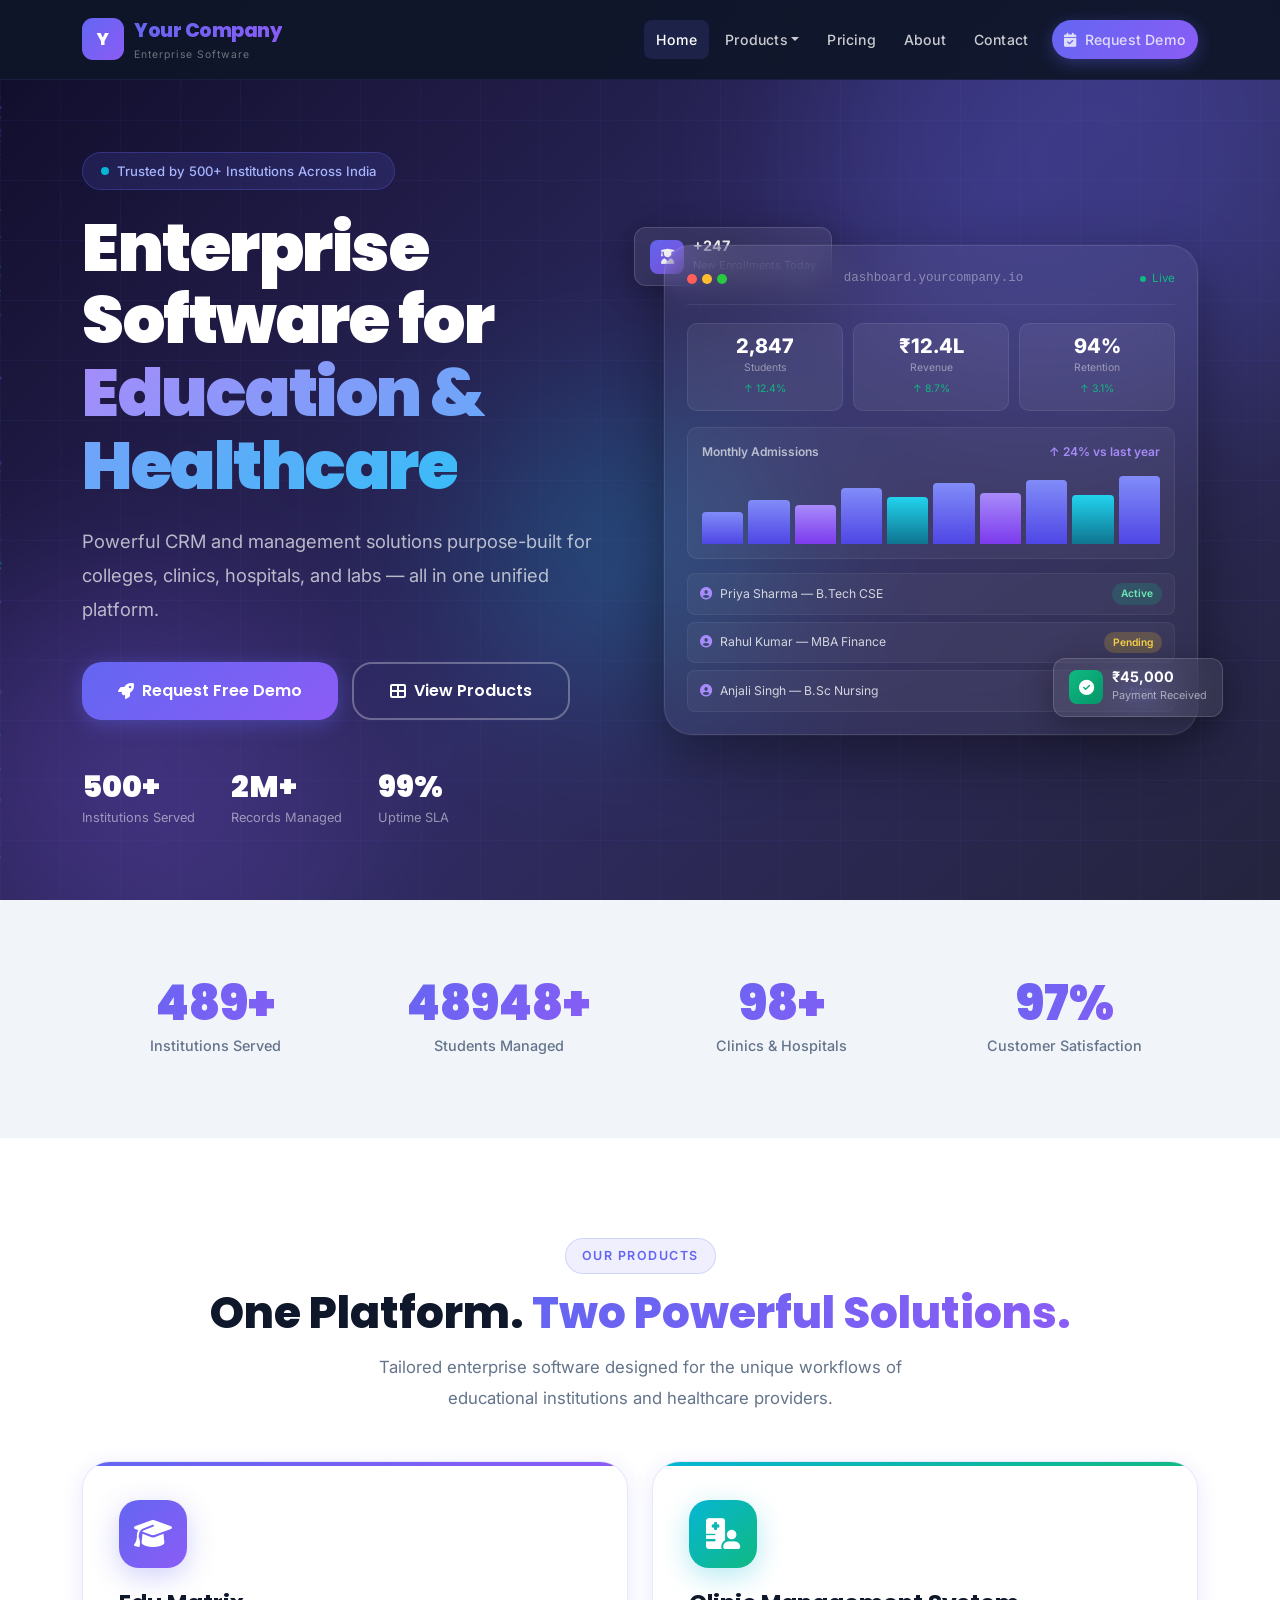
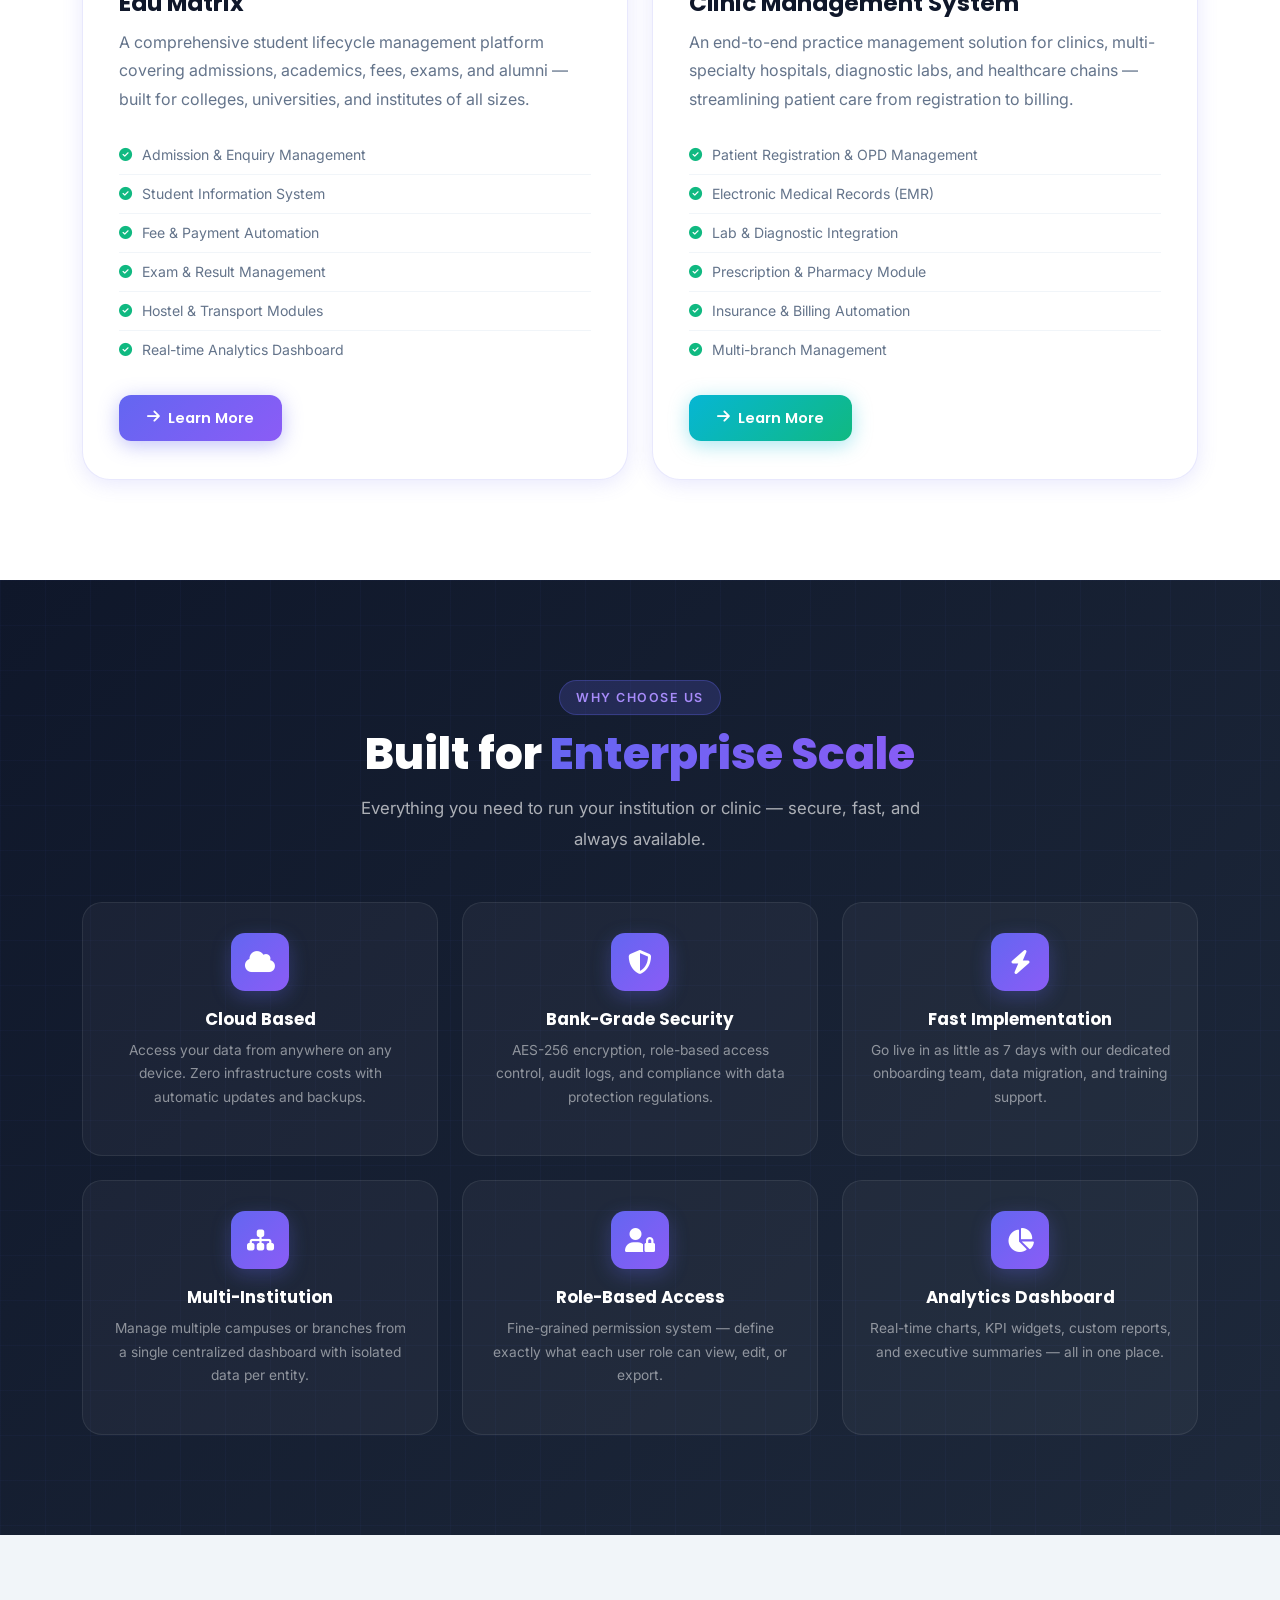
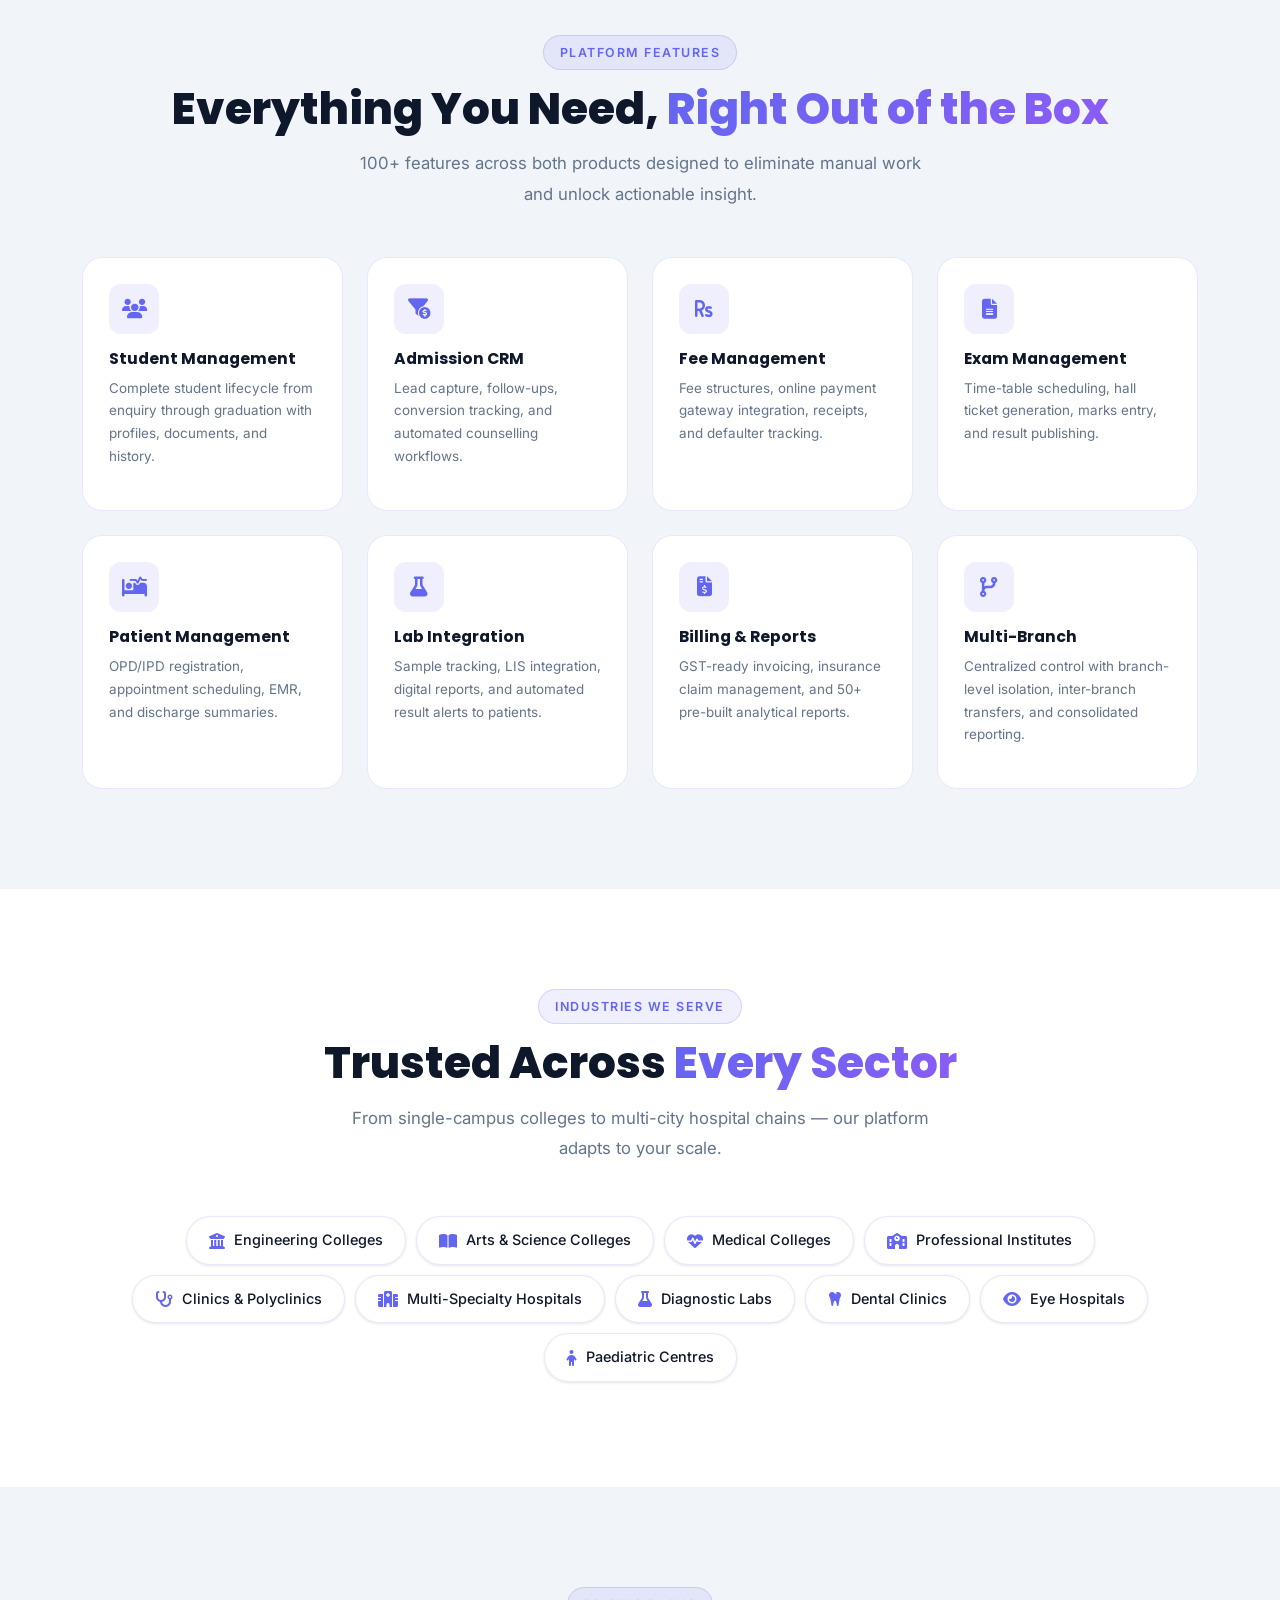
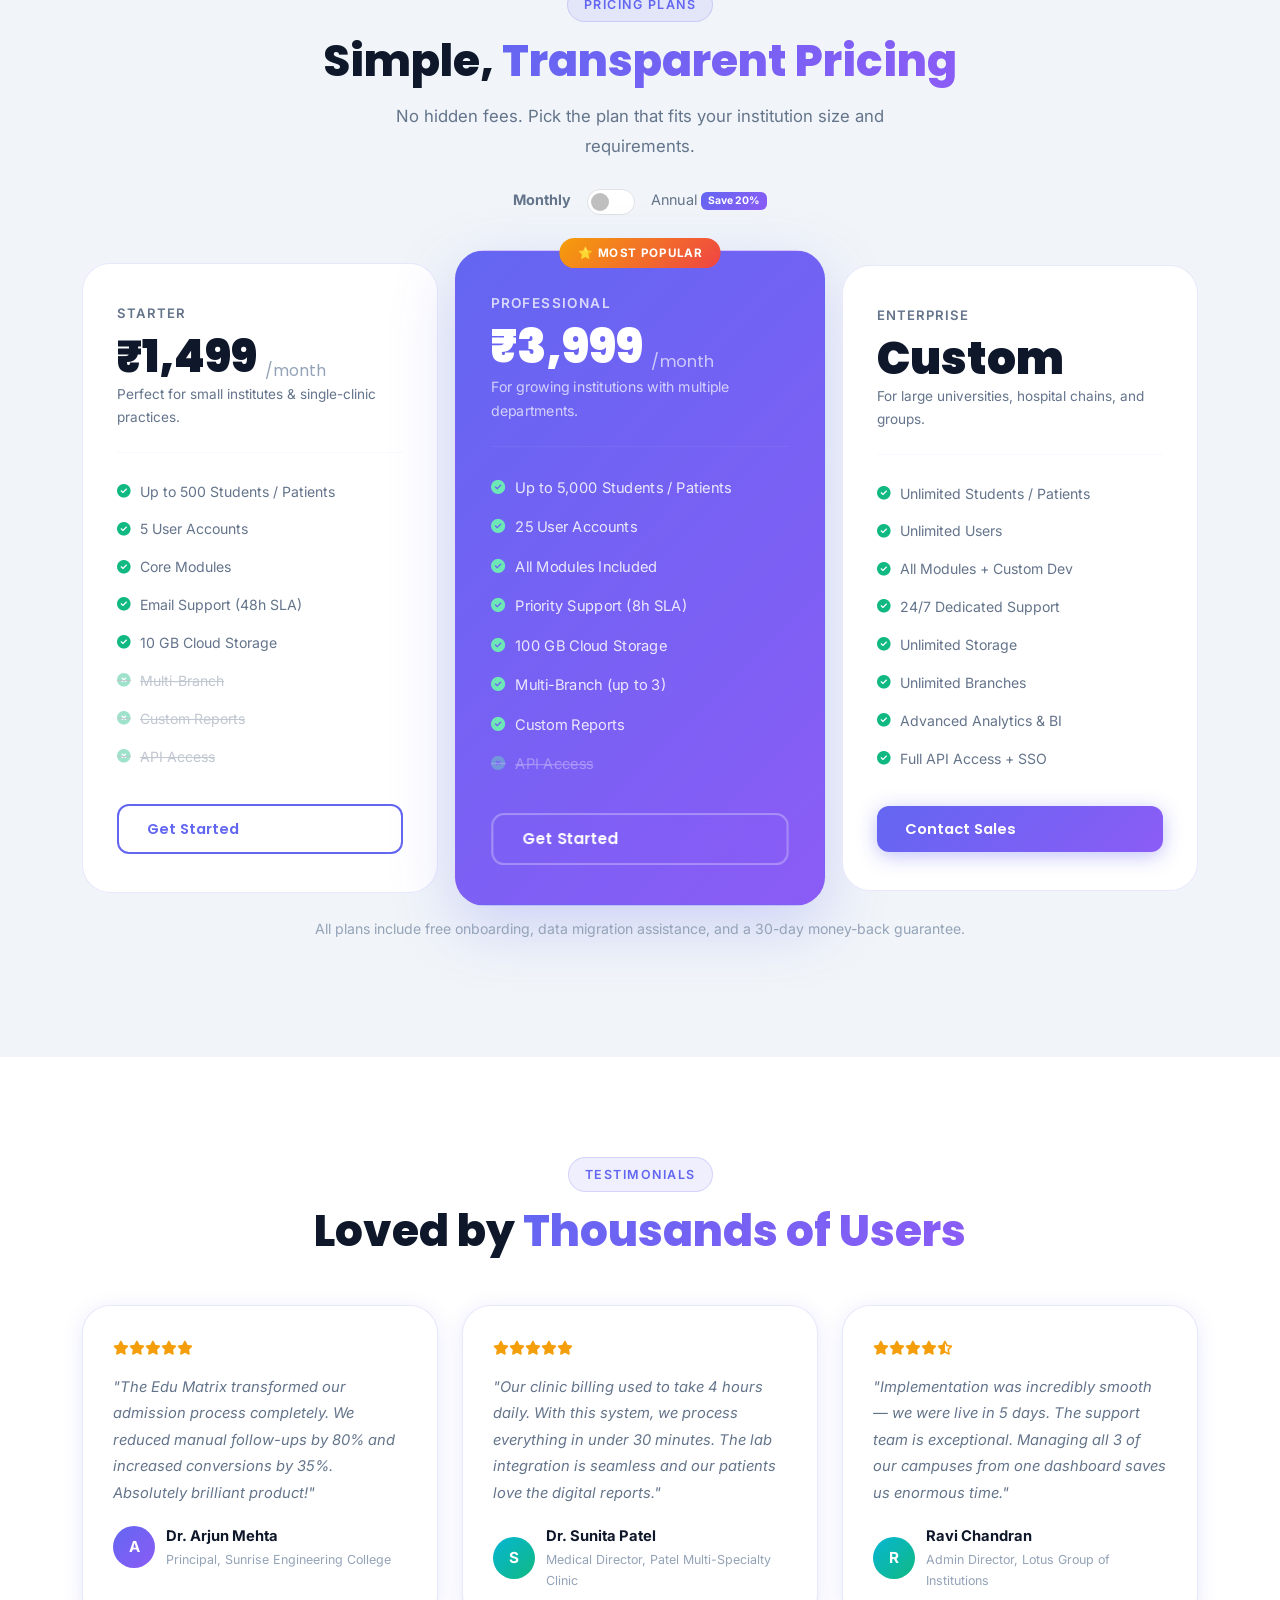
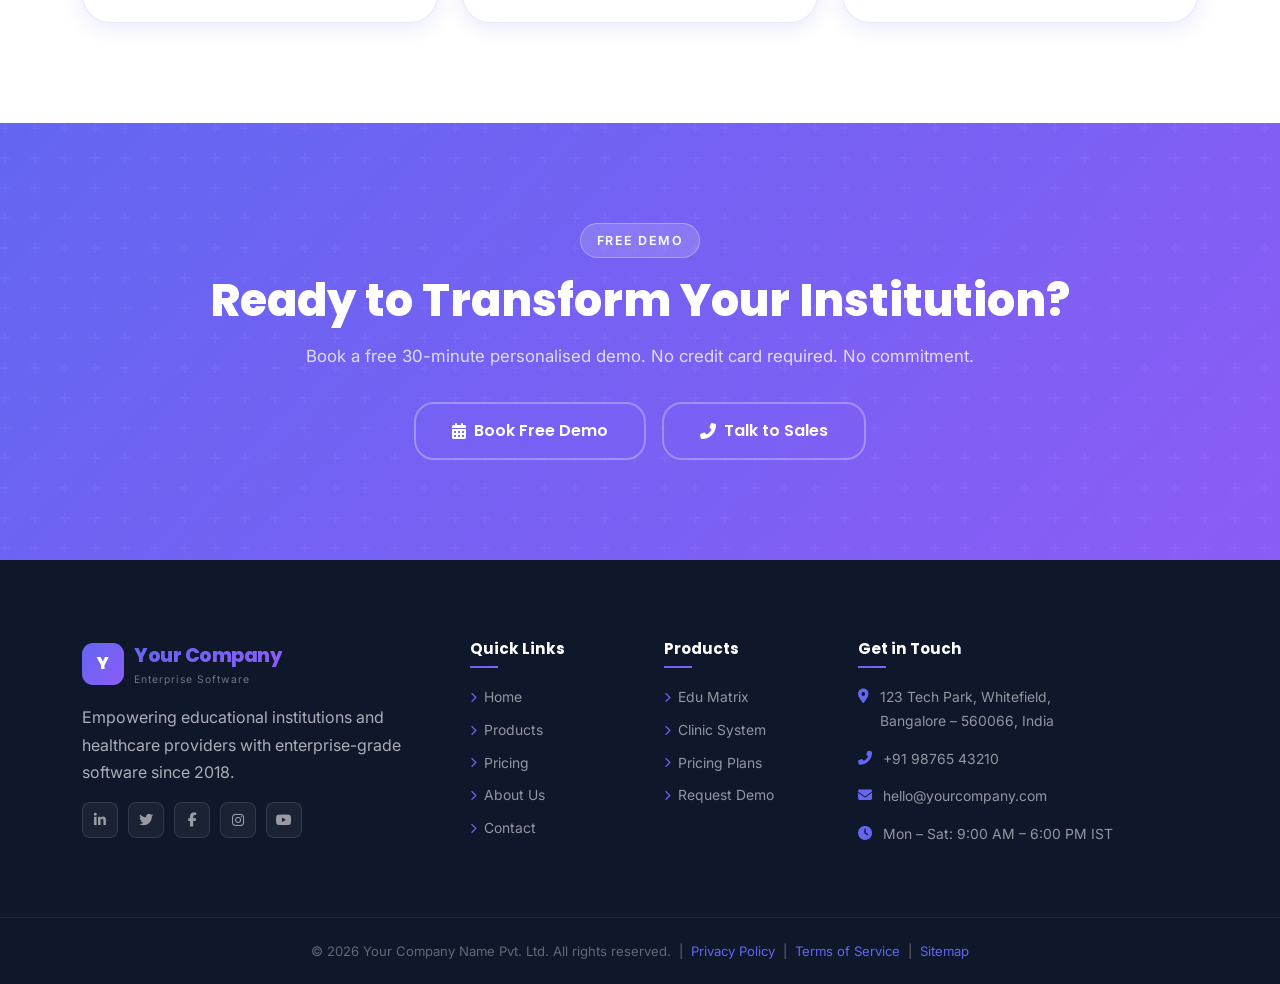
==== commit 22059c50: "feat: Academic enhancements, Enquiry/Admission upgrades, branding update ## Academic Module - Assess" ====
--- a/public/website/index.html
+++ b/public/website/index.html
@@ -3,8 +3,8 @@
 <head>
   <meta charset="UTF-8" />
   <meta name="viewport" content="width=device-width, initial-scale=1.0" />
-  <meta name="description" content="Your Company Name — Enterprise SaaS software for Education & Healthcare. Education CRM for Colleges and Clinic Management System for Hospitals." />
-  <meta name="keywords" content="Education CRM, Clinic Management, SaaS, ERP, College Software, Hospital Software" />
+  <meta name="description" content="Your Company Name — Enterprise SaaS software for Education & Healthcare. Edu Matrix for Colleges and Clinic Management System for Hospitals." />
+  <meta name="keywords" content="Edu Matrix, Clinic Management, SaaS, ERP, College Software, Hospital Software" />
   <title>Your Company Name | Enterprise Software for Education &amp; Healthcare</title>
 
   <!-- Favicon placeholder -->
@@ -49,7 +49,7 @@
           <li class="nav-item dropdown">
             <a class="nav-link dropdown-toggle" href="products.html" data-bs-toggle="dropdown" aria-expanded="false">Products</a>
             <ul class="dropdown-menu dropdown-menu-custom">
-              <li><a class="dropdown-item" href="education-crm.html"><i class="fas fa-graduation-cap"></i> Education CRM</a></li>
+              <li><a class="dropdown-item" href="education-crm.html"><i class="fas fa-graduation-cap"></i> Edu Matrix</a></li>
               <li><a class="dropdown-item" href="clinic-management.html"><i class="fas fa-hospital-user"></i> Clinic System</a></li>
             </ul>
           </li>
@@ -253,11 +253,11 @@
         <p class="section-subtitle">Tailored enterprise software designed for the unique workflows of educational institutions and healthcare providers.</p>
       </div>
       <div class="row g-4">
-        <!-- Education CRM -->
+        <!-- Edu Matrix -->
         <div class="col-lg-6" data-aos="fade-right" data-aos-delay="100">
           <div class="product-card">
             <div class="product-icon"><i class="fas fa-graduation-cap"></i></div>
-            <h3>Education CRM</h3>
+            <h3>Edu Matrix</h3>
             <p>A comprehensive student lifecycle management platform covering admissions, academics, fees, exams, and alumni — built for colleges, universities, and institutes of all sizes.</p>
             <ul class="product-feats">
               <li><i class="fas fa-check-circle"></i> Admission & Enquiry Management</li>
@@ -555,7 +555,7 @@
         <div class="col-lg-4 col-md-6" data-aos="fade-up" data-aos-delay="50">
           <div class="testimonial-card">
             <div class="t-stars"><i class="fas fa-star"></i><i class="fas fa-star"></i><i class="fas fa-star"></i><i class="fas fa-star"></i><i class="fas fa-star"></i></div>
-            <p class="t-text">"The Education CRM transformed our admission process completely. We reduced manual follow-ups by 80% and increased conversions by 35%. Absolutely brilliant product!"</p>
+            <p class="t-text">"The Edu Matrix transformed our admission process completely. We reduced manual follow-ups by 80% and increased conversions by 35%. Absolutely brilliant product!"</p>
             <div class="t-author">
               <div class="t-avatar">A</div>
               <div>
@@ -650,7 +650,7 @@
         <div class="col-lg-2 col-md-3 col-6">
           <h6 class="footer-heading">Products</h6>
           <ul class="footer-links">
-            <li><a href="education-crm.html"><i class="fas fa-chevron-right"></i> Education CRM</a></li>
+            <li><a href="education-crm.html"><i class="fas fa-chevron-right"></i> Edu Matrix</a></li>
             <li><a href="clinic-management.html"><i class="fas fa-chevron-right"></i> Clinic System</a></li>
             <li><a href="pricing.html"><i class="fas fa-chevron-right"></i> Pricing Plans</a></li>
             <li><a href="contact.html#demo"><i class="fas fa-chevron-right"></i> Request Demo</a></li>
